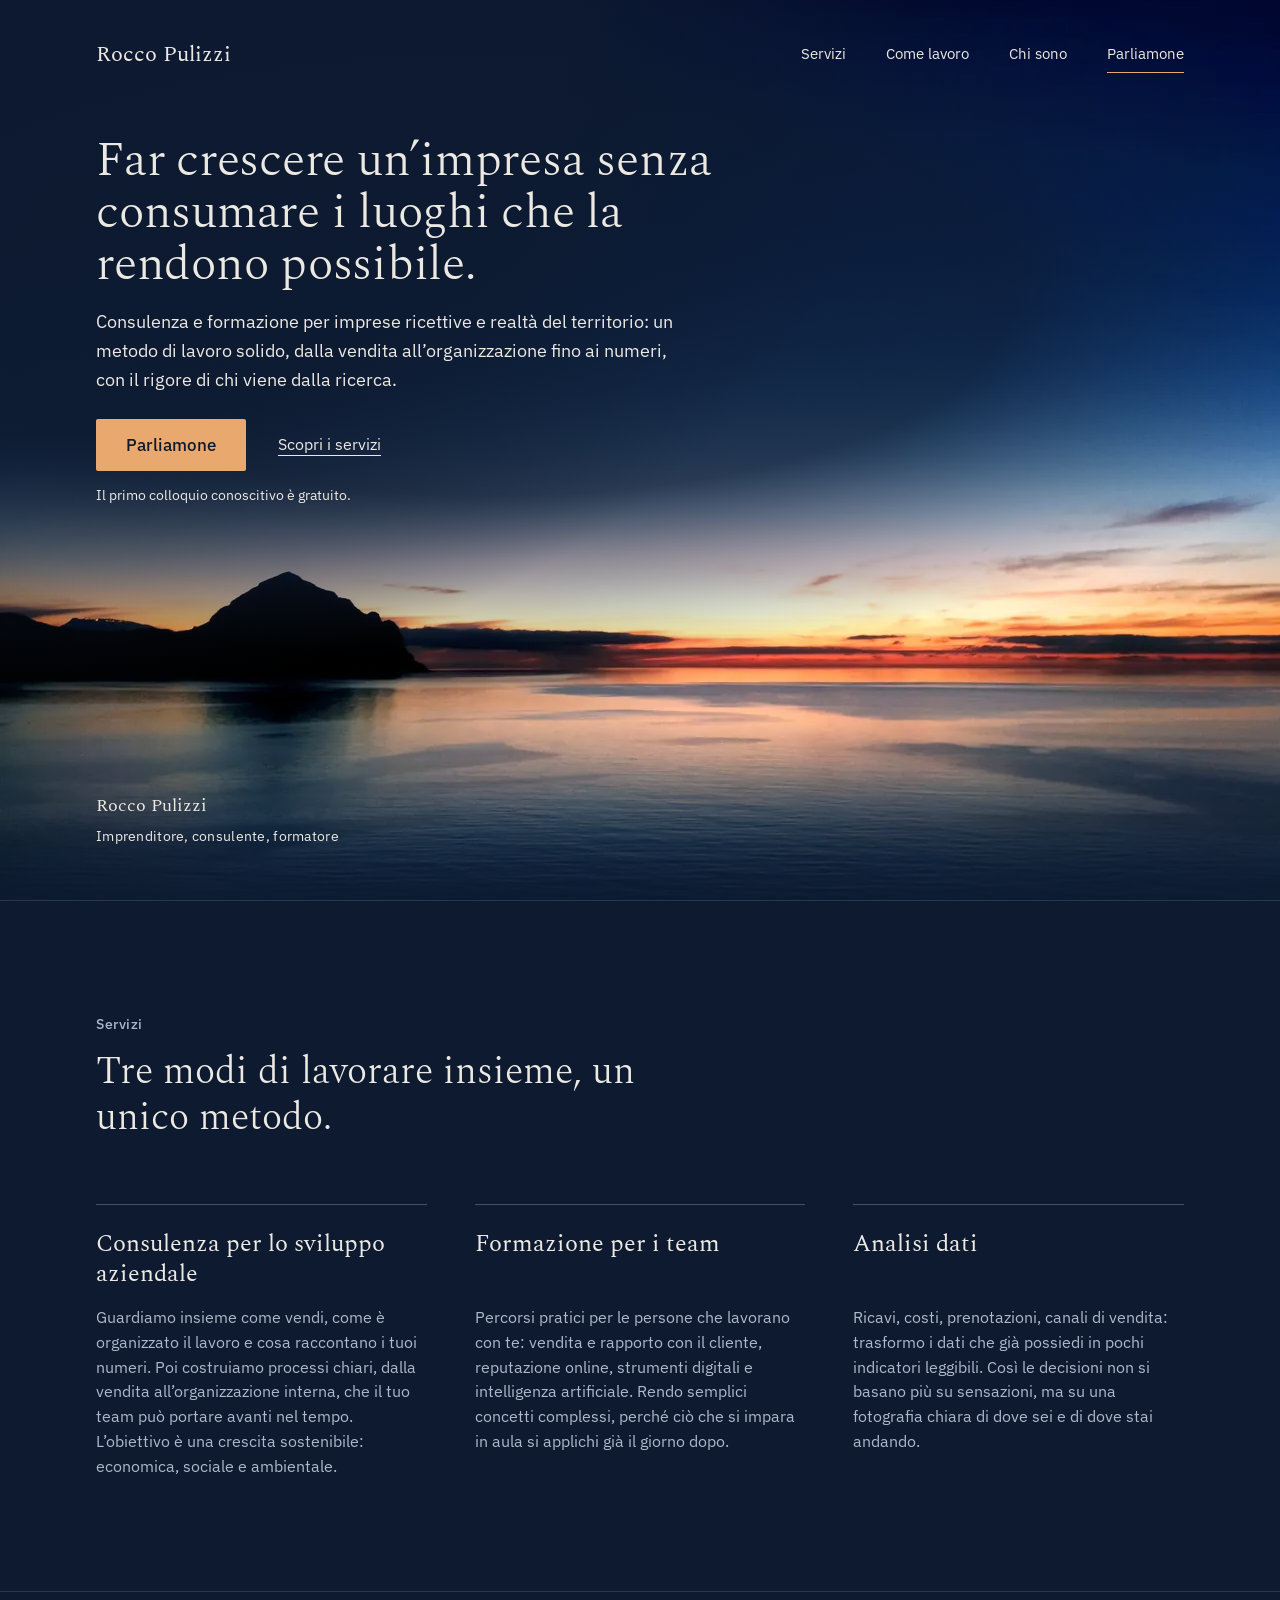
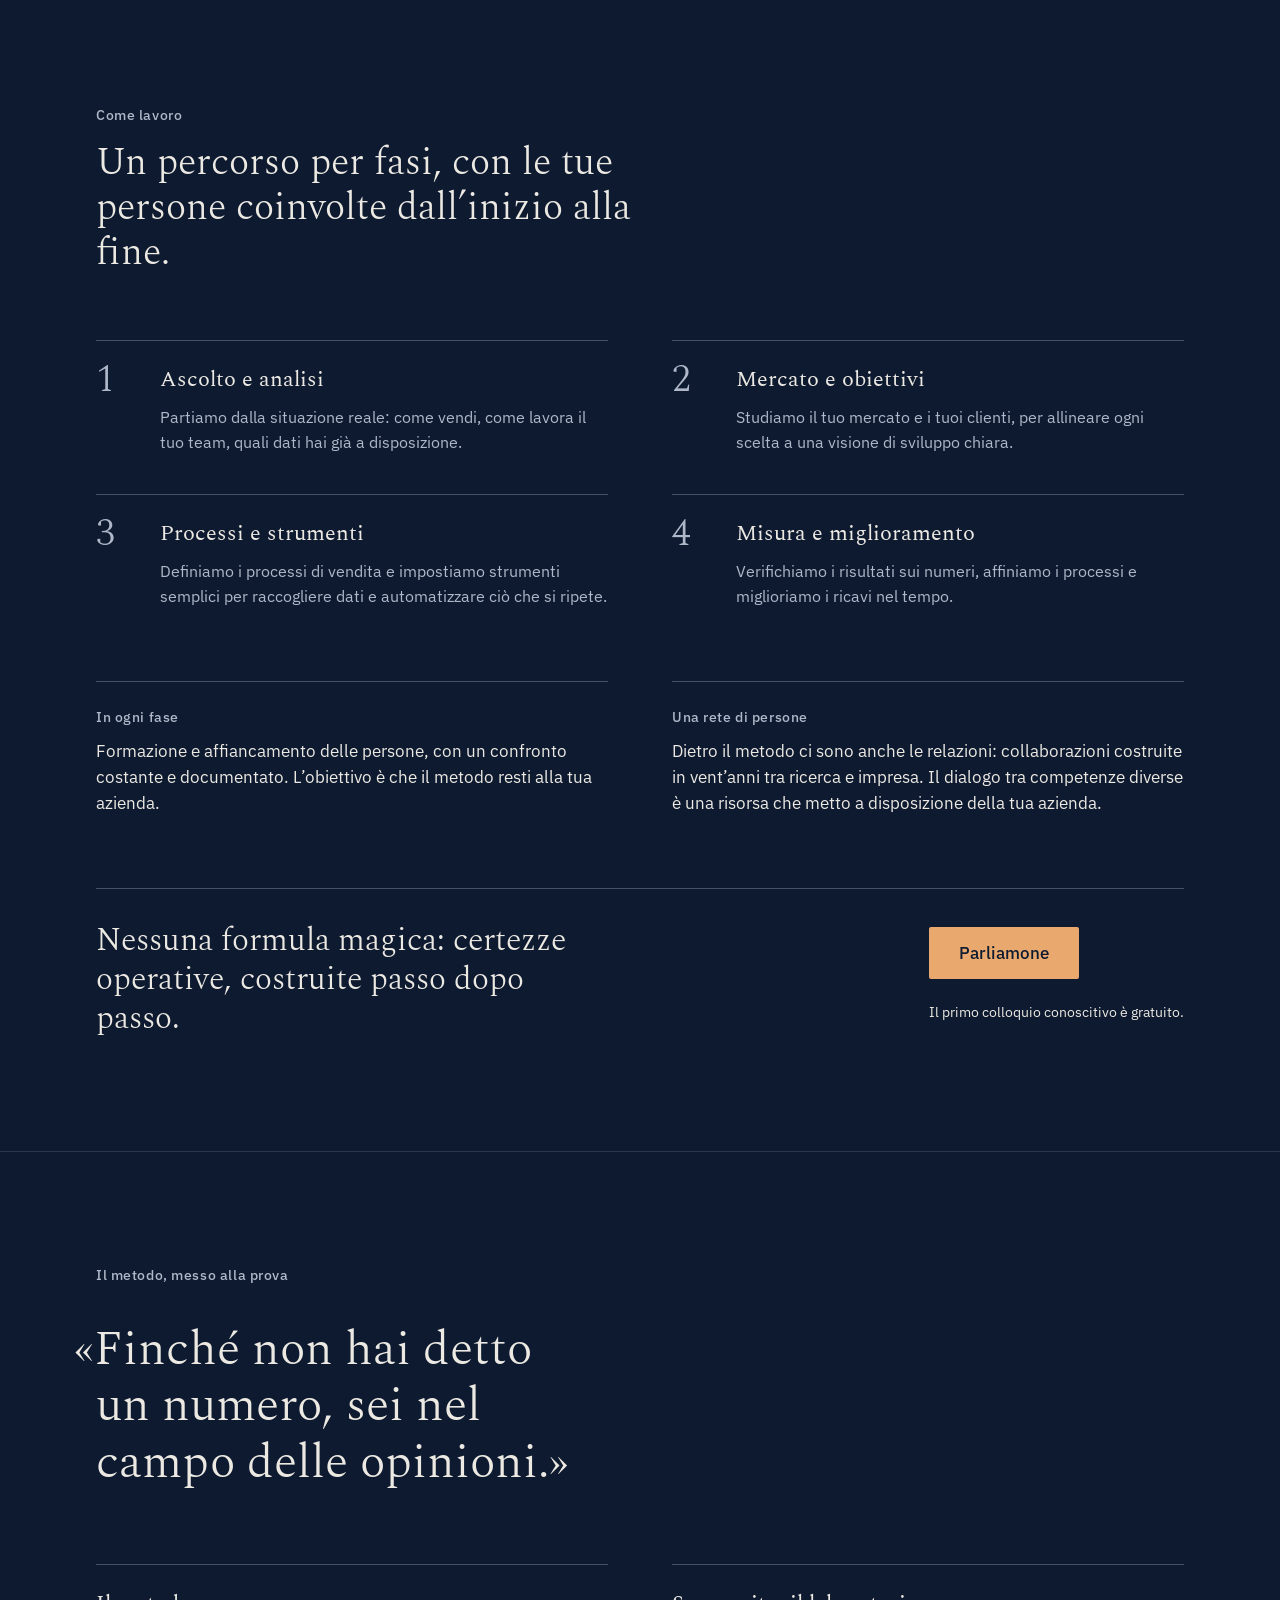
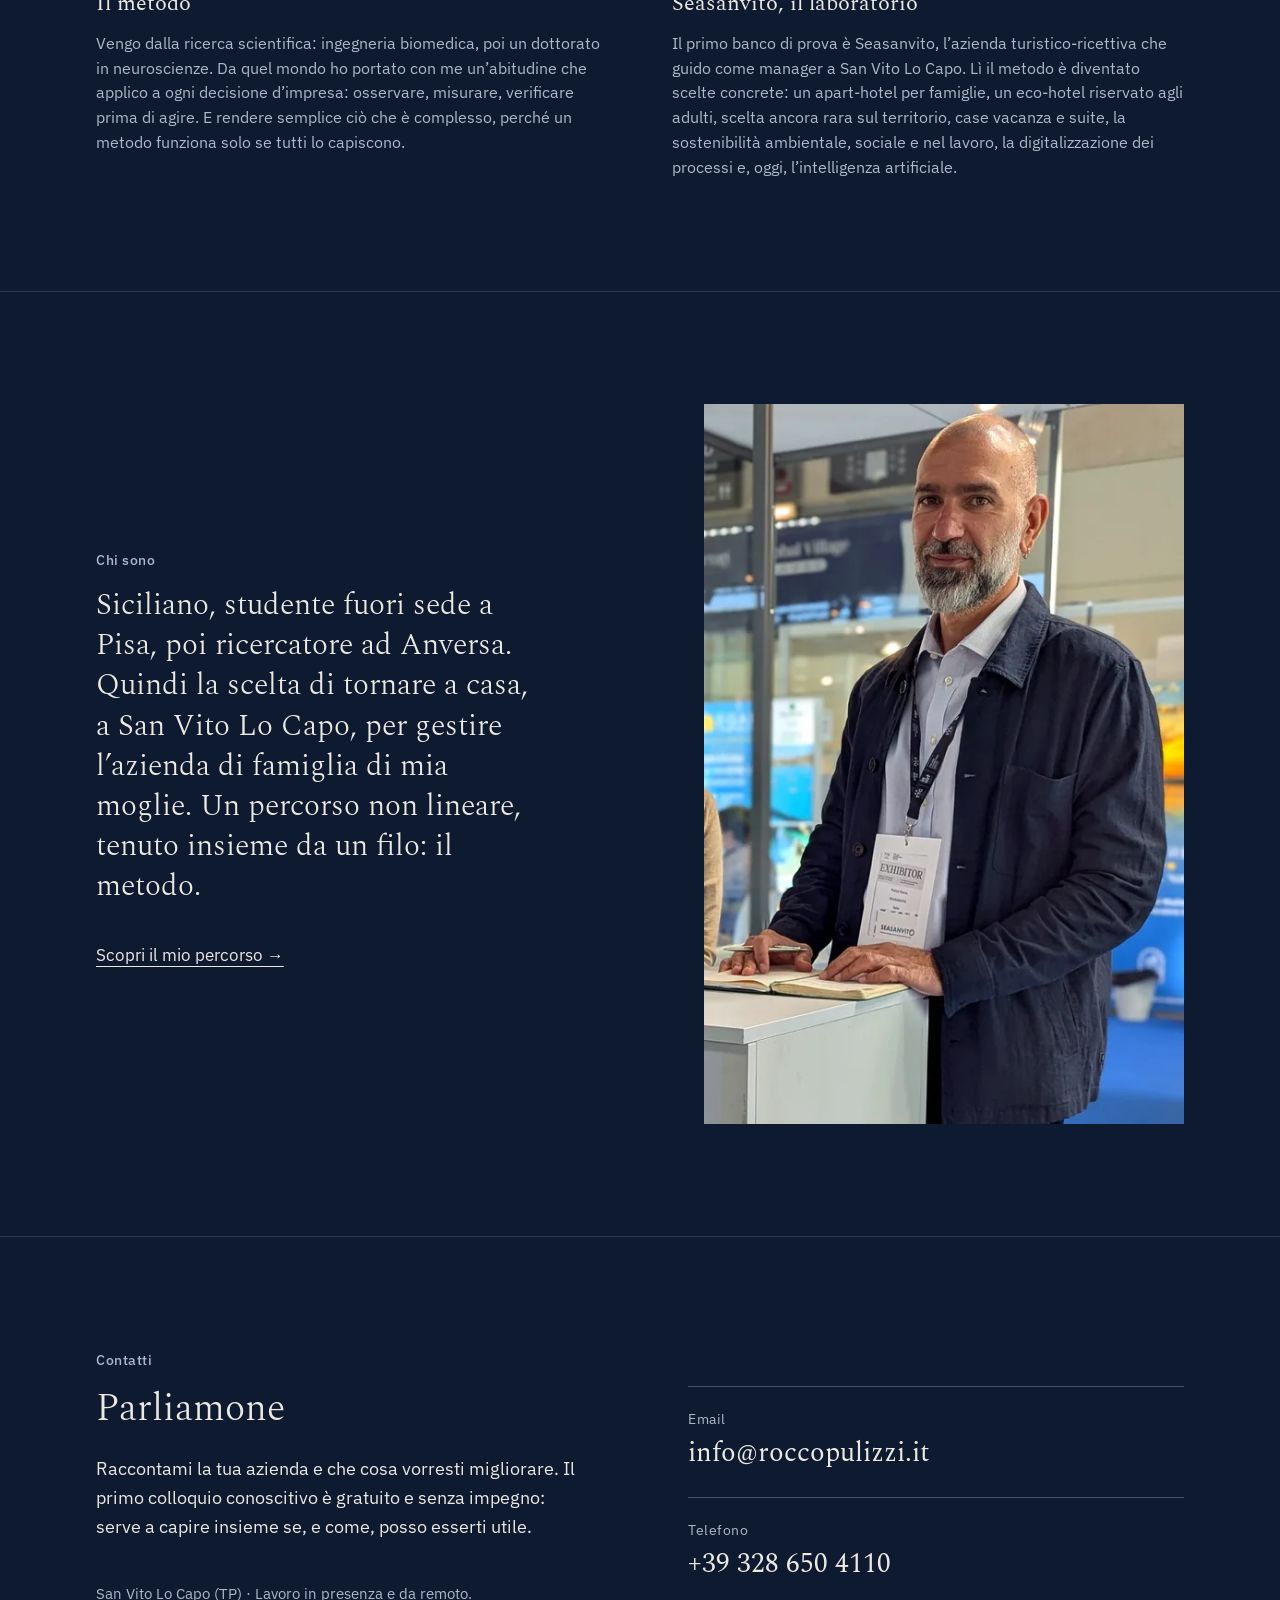
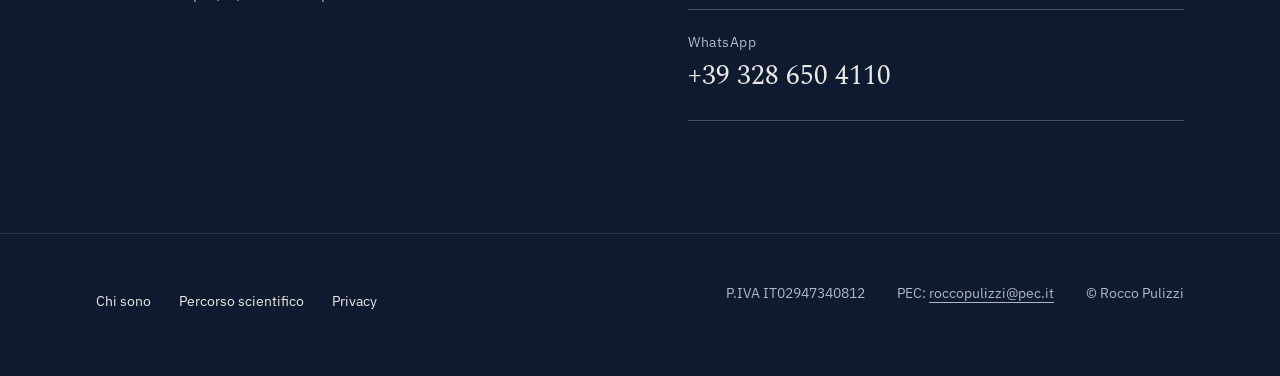
==== index.html @ 557f4b30 "Update index.html ho cambiato una parola" ====
<!doctype html>
<!--
  SITO DI ROCCO PULIZZI — pagina principale (home)
  Versione del codice: v0.9 (2026-10-10) — home completa: Apertura, Servizi, Come lavoro, Il metodo, Chi sono (anteprima), Contatti, Footer.

  COME MODIFICARE UN TESTO
  I testi si trovano tra i segni > e < (per esempio <h1 ...>Testo</h1>).
  Cambia solo le parole, senza toccare ciò che sta dentro i simboli < >.
  I testi approvati sono in 03-CONTENUTI.md: ogni modifica va prima decisa lì.
-->
<html lang="it">
<head>
  <meta charset="utf-8">
  <meta name="viewport" content="width=device-width, initial-scale=1">

  <!-- Titolo e descrizione mostrati da Google e nella scheda del browser -->
  <title>Rocco Pulizzi — Consulenza e formazione per imprese ricettive e del territorio</title>
  <meta name="description" content="Consulenza e formazione per imprese ricettive e realtà del territorio: un metodo di lavoro solido, dalla vendita all’organizzazione fino ai numeri, con il rigore di chi proviene dalla ricerca.">
  <link rel="canonical" href="https://roccopulizzi.it/">
  <meta name="theme-color" content="#0D1A30">

  <!-- I caratteri tipografici sono dentro il sito (nessun collegamento esterno): li carichiamo in anticipo -->
  <link rel="preload" href="fonts/spectral-latin-300-normal.woff2" as="font" type="font/woff2" crossorigin>
  <link rel="preload" href="fonts/ibm-plex-sans-latin-400-normal.woff2" as="font" type="font/woff2" crossorigin>

  <!-- Foglio di stile: colori, caratteri e impaginazione -->
  <link rel="stylesheet" href="css/style.css">

  <!-- Piccolo script per il menu su telefono (nessun tracciamento, nessun cookie) -->
  <script>document.documentElement.classList.add('js');</script>
  <script src="js/menu.js" defer></script>
</head>
<body>

  <!-- Collegamento nascosto, visibile solo con la tastiera: porta subito al contenuto -->
  <a class="salta" href="#contenuto">Vai al contenuto</a>

  <!-- ===================== TESTATA (nome + menu) ===================== -->
  <header class="testata">
    <a class="testata__nome" href="./">Rocco Pulizzi</a>

    <!-- Pulsante del menu: compare solo su telefono -->
    <button class="testata__menu-pulsante" type="button" aria-expanded="false" aria-controls="menu-principale">
      <span class="visually-hidden">Apri il menu</span>
      <span class="testata__menu-icona" aria-hidden="true"></span>
    </button>

    <nav id="menu-principale" class="menu" aria-label="Menu principale">
      <ul>
        <li><a href="#servizi">Servizi</a></li>
        <li><a href="#come-lavoro">Come lavoro</a></li>
        <li><a href="#chi-sono">Chi sono</a></li>
        <li><a class="menu__evidenza" href="#contatti">Parliamone</a></li>
      </ul>
    </nav>
  </header>

  <main id="contenuto">

    <!-- ===================== 1. APERTURA ===================== -->
    <section class="apertura" aria-labelledby="apertura-titolo">

      <div class="apertura__testo">
        <h1 id="apertura-titolo">Far crescere un’impresa senza consumare i luoghi che la rendono possibile.</h1>

        <p class="apertura__sottotitolo">Consulenza e formazione per imprese ricettive e realtà del territorio: un metodo di lavoro solido, dalla vendita all’organizzazione fino ai numeri, con il rigore di chi viene dalla ricerca.</p>

        <div class="apertura__azioni">
          <a class="pulsante" href="#contatti">Parliamone</a>
          <a class="link" href="#servizi">Scopri i servizi</a>
        </div>

        <p class="apertura__nota">Il primo colloquio conoscitivo è gratuito.</p>
      </div>

      <!-- Firma (due righe, senza puntini — decisione D55) -->
      <p class="firma">
        <span class="firma__nome">Rocco Pulizzi</span>
        <span class="firma__ruoli">Imprenditore, consulente, formatore</span>
      </p>

      <!-- Foto: il golfo al crepuscolo (foto di Rocco, ripulita dai metadati).
           Il browser sceglie da solo la dimensione più adatta allo schermo. -->
      <picture class="apertura__foto">
        <source type="image/webp"
                srcset="img/crepuscolo-800.webp 800w, img/crepuscolo-1280.webp 1280w, img/crepuscolo-1920.webp 1920w, img/crepuscolo-2400.webp 2400w"
                sizes="100vw">
        <img src="img/crepuscolo-1280.jpg"
             srcset="img/crepuscolo-800.jpg 800w, img/crepuscolo-1280.jpg 1280w, img/crepuscolo-1920.jpg 1920w, img/crepuscolo-2400.jpg 2400w"
             sizes="100vw"
             width="2400" height="1781"
             alt="Il golfo al crepuscolo, con il profilo del monte sull’orizzonte.">
      </picture>

      <!-- Velatura scura dietro il testo (solo su schermi grandi): garantisce la leggibilità -->
      <div class="apertura__velatura" aria-hidden="true"></div>
    </section>

    <!-- ===================== 2. SERVIZI ===================== -->
    <section id="servizi" class="sezione servizi" aria-labelledby="servizi-titolo">
      <div class="sezione__interno">
        <h2 id="servizi-titolo" class="sezione__etichetta">Servizi</h2>
        <p class="sezione__intro">Tre modi di lavorare insieme, un unico metodo.</p>

        <!-- Tre voci affiancate su schermi grandi, una sotto l'altra su telefono -->
        <ul class="servizi__elenco">
          <li class="servizi__voce">
            <h3>Consulenza per lo sviluppo aziendale</h3>
            <p>Guardiamo insieme come vendi, come è organizzato il lavoro e cosa raccontano i tuoi numeri. Poi costruiamo processi chiari, dalla vendita all’organizzazione interna, che il tuo team può portare avanti nel tempo. L’obiettivo è una crescita sostenibile: economica, sociale e ambientale.</p>
          </li>
          <li class="servizi__voce">
            <h3>Formazione per i team</h3>
            <p>Percorsi pratici per le persone che lavorano con te: vendita e rapporto con il cliente, reputazione online, strumenti digitali e intelligenza artificiale. Rendo semplici concetti complessi, perché ciò che si impara in aula si applichi già il giorno dopo.</p>
          </li>
          <li class="servizi__voce">
            <h3>Analisi dati</h3>
            <p>Ricavi, costi, prenotazioni, canali di vendita: trasformo i dati che già possiedi in pochi indicatori leggibili. Così le decisioni non si basano più su sensazioni, ma su una fotografia chiara di dove sei e di dove stai andando.</p>
          </li>
        </ul>
        <!-- Nessun pulsante in questa sezione (decisione D38) -->
      </div>
    </section>

    <!-- ===================== 3. COME LAVORO ===================== -->
    <section id="come-lavoro" class="sezione come-lavoro" aria-labelledby="come-lavoro-titolo">
      <div class="sezione__interno">
        <h2 id="come-lavoro-titolo" class="sezione__etichetta">Come lavoro</h2>
        <p class="sezione__intro">Un percorso per fasi, con le tue persone coinvolte dall’inizio alla fine.</p>

        <!-- Le quattro fasi: sono una sequenza, quindi hanno un numero -->
        <ol class="fasi">
          <li class="fase">
            <span class="fase__numero" aria-hidden="true">1</span>
            <h3>Ascolto e analisi</h3>
            <p>Partiamo dalla situazione reale: come vendi, come lavora il tuo team, quali dati hai già a disposizione.</p>
          </li>
          <li class="fase">
            <span class="fase__numero" aria-hidden="true">2</span>
            <h3>Mercato e obiettivi</h3>
            <p>Studiamo il tuo mercato e i tuoi clienti, per allineare ogni scelta a una visione di sviluppo chiara.</p>
          </li>
          <li class="fase">
            <span class="fase__numero" aria-hidden="true">3</span>
            <h3>Processi e strumenti</h3>
            <p>Definiamo i processi di vendita e impostiamo strumenti semplici per raccogliere dati e automatizzare ciò che si ripete.</p>
          </li>
          <li class="fase">
            <span class="fase__numero" aria-hidden="true">4</span>
            <h3>Misura e miglioramento</h3>
            <p>Verifichiamo i risultati sui numeri, affiniamo i processi e miglioriamo i ricavi nel tempo.</p>
          </li>
        </ol>

        <!-- Due blocchi trasversali: valgono per tutto il percorso -->
        <div class="trasversali">
          <div class="trasversale">
            <h3>In ogni fase</h3>
            <p>Formazione e affiancamento delle persone, con un confronto costante e documentato. L’obiettivo è che il metodo resti alla tua azienda.</p>
          </div>
          <div class="trasversale">
            <h3>Una rete di persone</h3>
            <p>Dietro il metodo ci sono anche le relazioni: collaborazioni costruite in vent’anni tra ricerca e impresa. Il dialogo tra competenze diverse è una risorsa che metto a disposizione della tua azienda.</p>
          </div>
        </div>

        <!-- Chiusura e invito -->
        <div class="chiusura">
          <p class="chiusura__frase">Nessuna formula magica: certezze operative, costruite passo dopo passo.</p>
          <div class="apertura__azioni">
            <a class="pulsante" href="#contatti">Parliamone</a>
          </div>
          <p class="apertura__nota">Il primo colloquio conoscitivo è gratuito.</p>
        </div>
      </div>
    </section>

    <!-- ===================== 4. IL METODO, MESSO ALLA PROVA ===================== -->
    <section id="metodo" class="sezione metodo" aria-labelledby="metodo-titolo">
      <div class="sezione__interno">
        <h2 id="metodo-titolo" class="sezione__etichetta">Il metodo, messo alla prova</h2>

        <!-- Citazione in evidenza: il mantra (decisione D30) -->
        <blockquote class="mantra">
          <p>«Finché non hai detto un numero, sei nel campo delle opinioni.»</p>
        </blockquote>

        <!-- Due paragrafi affiancati su schermi grandi -->
        <div class="metodo__colonne">
          <div class="metodo__blocco">
            <h3>Il metodo</h3>
            <p>Vengo dalla ricerca scientifica: ingegneria biomedica, poi un dottorato in neuroscienze. Da quel mondo ho portato con me un’abitudine che applico a ogni decisione d’impresa: osservare, misurare, verificare prima di agire. E rendere semplice ciò che è complesso, perché un metodo funziona solo se tutti lo capiscono.</p>
          </div>
          <div class="metodo__blocco">
            <h3>Seasanvito, il laboratorio</h3>
            <p>Il primo banco di prova è Seasanvito, l’azienda turistico-ricettiva che guido come manager a San Vito Lo Capo. Lì il metodo è diventato scelte concrete: un apart-hotel per famiglie, un eco-hotel riservato agli adulti, scelta ancora rara sul territorio, case vacanza e suite, la sostenibilità ambientale, sociale e nel lavoro, la digitalizzazione dei processi e, oggi, l’intelligenza artificiale.</p>
          </div>
        </div>
        <!-- Nessun pulsante e nessuna cifra in questa sezione (D32, D38) -->
      </div>
    </section>

    <!-- (5. Testimonianze: sezione prevista ma non pubblicata finché non ci sono
         testimonianze reali con consenso scritto — decisione D37) -->

    <!-- ===================== 6. CHI SONO (anteprima) ===================== -->
    <section id="chi-sono" class="sezione chi-sono" aria-labelledby="chi-sono-titolo">
      <div class="sezione__interno chi-sono__interno">

        <!-- Foto in fiera (foto di Rocco, ripulita dai metadati — D43, D52) -->
        <picture class="chi-sono__foto">
          <source type="image/webp"
                  srcset="img/fiera-520.webp 520w, img/fiera-780.webp 780w, img/fiera-1040.webp 1040w, img/fiera-1300.webp 1300w"
                  sizes="(min-width: 1100px) 480px, 100vw">
          <img src="img/fiera-780.jpg"
               srcset="img/fiera-520.jpg 520w, img/fiera-780.jpg 780w, img/fiera-1040.jpg 1040w, img/fiera-1300.jpg 1300w"
               sizes="(min-width: 1100px) 480px, 100vw"
               width="1300" height="1950"
               loading="lazy"
               alt="Rocco Pulizzi in fiera, al tavolo con un taccuino aperto.">
        </picture>

        <div class="chi-sono__testo">
          <h2 id="chi-sono-titolo" class="sezione__etichetta">Chi sono</h2>
          <p class="chi-sono__paragrafo">Siciliano, studente fuori sede a Pisa, poi ricercatore ad Anversa. Quindi la scelta di tornare a casa, a San Vito Lo Capo, per gestire l’azienda di famiglia di mia moglie. Un percorso non lineare, tenuto insieme da un filo: il metodo.</p>
          <!-- La pagina "chi-sono.html" verrà costruita dopo la home -->
          <a class="link chi-sono__link" href="chi-sono.html">Scopri il mio percorso →</a>
        </div>

      </div>
    </section>

    <!-- ===================== 7. CONTATTI ===================== -->
    <section id="contatti" class="sezione contatti" aria-labelledby="contatti-titolo">
      <div class="sezione__interno">
        <h2 id="contatti-titolo" class="sezione__etichetta">Contatti</h2>
        <div class="contatti__testo-blocco">
          <p class="sezione__intro">Parliamone</p>
          <p class="contatti__testo">Raccontami la tua azienda e che cosa vorresti migliorare. Il primo colloquio conoscitivo è gratuito e senza impegno: serve a capire insieme se, e come, posso esserti utile.</p>
          <p class="contatti__riga">San Vito Lo Capo (TP) · Lavoro in presenza e da remoto.</p>
        </div>

        <!-- Recapiti: link diretti, nessun modulo (decisione D8). La PEC è solo nel footer. -->
        <ul class="recapiti">
          <li class="recapito">
            <span class="recapito__etichetta">Email</span>
            <a class="recapito__link" href="mailto:info@roccopulizzi.it">info@roccopulizzi.it</a>
          </li>
          <li class="recapito">
            <span class="recapito__etichetta">Telefono</span>
            <a class="recapito__link" href="tel:+393286504110">+39 328 650 4110</a>
          </li>
          <li class="recapito">
            <span class="recapito__etichetta">WhatsApp</span>
            <a class="recapito__link" href="https://wa.me/393286504110">+39 328 650 4110</a>
          </li>
        </ul>
      </div>
    </section>

  </main>

  <!-- ===================== FOOTER (tutte le pagine) ===================== -->
  <footer class="footer">
    <div class="sezione__interno footer__interno">
      <nav class="footer__menu" aria-label="Pagine del sito">
        <ul>
          <li><a href="chi-sono.html">Chi sono</a></li>
          <li><a href="percorso-scientifico.html">Percorso scientifico</a></li>
          <li><a href="privacy.html">Privacy</a></li>
        </ul>
      </nav>
      <!-- Dati obbligatori: partita IVA (art. 35 DPR 633/72) e PEC. Nessuna sede (decisione D45). -->
      <p class="footer__dati">
        <span>P.IVA IT02947340812</span>
        <span>PEC: <a href="mailto:roccopulizzi@pec.it">roccopulizzi@pec.it</a></span>
        <span>© Rocco Pulizzi</span>
      </p>
    </div>
  </footer>

</body>
</html>
---- css/style.css ----
/* =====================================================================
   SITO DI ROCCO PULIZZI — foglio di stile
   Versione del codice: v0.9.1 (2026-10-10)

   Identità visiva "A · Crepuscolo" (decisione D53).
   Impostazione "prima il telefono": le regole di base valgono per
   lo schermo piccolo; più in basso ci sono le aggiunte per schermi grandi.
   ===================================================================== */


/* ---------- 1. CARATTERI (ospitati dentro il sito, decisione D12) ---------- */

@font-face {
  font-family: "Spectral";
  src: url("../fonts/spectral-latin-300-normal.woff2") format("woff2");
  font-weight: 300;
  font-style: normal;
  font-display: swap;
}
@font-face {
  font-family: "Spectral";
  src: url("../fonts/spectral-latin-400-normal.woff2") format("woff2");
  font-weight: 400;
  font-style: normal;
  font-display: swap;
}
@font-face {
  font-family: "IBM Plex Sans";
  src: url("../fonts/ibm-plex-sans-latin-400-normal.woff2") format("woff2");
  font-weight: 400;
  font-style: normal;
  font-display: swap;
}
@font-face {
  font-family: "IBM Plex Sans";
  src: url("../fonts/ibm-plex-sans-latin-400-italic.woff2") format("woff2");
  font-weight: 400;
  font-style: italic;
  font-display: swap;
}
@font-face {
  font-family: "IBM Plex Sans";
  src: url("../fonts/ibm-plex-sans-latin-500-normal.woff2") format("woff2");
  font-weight: 500;
  font-style: normal;
  font-display: swap;
}


/* ---------- 2. COLORI E MISURE (cambiandoli qui, cambiano in tutto il sito) ---------- */

:root {
  --blu-notte: #0D1A30;        /* fondo */
  --calcare: #ECE9E3;          /* testo principale */
  --foschia: #AEB8C8;          /* testo secondario, solo su fondo pieno */
  --tramonto: #E9A86E;         /* solo per le azioni (pulsanti) */

  --font-titoli: "Spectral", Georgia, "Times New Roman", serif;
  --font-testo: "IBM Plex Sans", "Helvetica Neue", Arial, sans-serif;

  --margine: 24px;             /* margine laterale su telefono */
}


/* ---------- 3. BASE ---------- */

*,
*::before,
*::after { box-sizing: border-box; }

html { -webkit-text-size-adjust: 100%; }

body {
  margin: 0;
  background: var(--blu-notte);
  color: var(--calcare);
  font-family: var(--font-testo);
  font-size: 1rem;
  line-height: 1.55;
  -webkit-font-smoothing: antialiased;
}

img { display: block; max-width: 100%; height: auto; }

a { color: var(--calcare); }

/* Contorno ben visibile per chi naviga con la tastiera */
:focus-visible {
  outline: 2px solid var(--tramonto);
  outline-offset: 3px;
}

/* Testo letto solo dai lettori di schermo */
.visually-hidden {
  position: absolute !important;
  width: 1px; height: 1px;
  overflow: hidden;
  clip: rect(0 0 0 0);
  white-space: nowrap;
}

/* Collegamento "Vai al contenuto": appare solo con la tastiera */
.salta {
  position: absolute;
  left: var(--margine);
  top: -100px;
  z-index: 100;
  padding: 10px 16px;
  background: var(--calcare);
  color: var(--blu-notte);
}
.salta:focus { top: 12px; }


/* ---------- 4. TESTATA E MENU (telefono) ---------- */

.testata {
  position: relative;
  z-index: 10;
  display: flex;
  flex-wrap: wrap;
  align-items: center;
  justify-content: space-between;
  padding: 16px var(--margine);
}

.testata__nome {
  font-family: var(--font-titoli);
  font-weight: 400;
  font-size: 1.2rem;
  text-decoration: none;
}

/* Pulsante del menu (due linee) */
.testata__menu-pulsante {
  display: none;               /* compare solo se lo script è attivo */
  position: relative;
  width: 44px;
  height: 44px;
  padding: 0;
  border: 0;
  background: none;
  color: var(--calcare);
  cursor: pointer;
}
.testata__menu-icona::before,
.testata__menu-icona::after {
  content: "";
  position: absolute;
  right: 11px;
  width: 22px;
  height: 1.5px;
  background: currentColor;
}
.testata__menu-icona::before { top: 18px; }
.testata__menu-icona::after { top: 25px; }

.menu ul {
  display: flex;
  flex-wrap: wrap;
  gap: 4px 24px;
  margin: 0;
  padding: 8px 0 0;
  list-style: none;
}
.menu a {
  display: inline-block;
  padding: 10px 0;
  font-size: 0.95rem;
  text-decoration: none;
}
.menu__evidenza {
  border-bottom: 1px solid var(--tramonto);
}

/* Con lo script attivo il menu si apre e chiude con il pulsante */
.js .testata__menu-pulsante { display: block; }
.js .menu { display: none; width: 100%; }
.js .menu.is-aperto { display: block; }
.js .menu ul { flex-direction: column; gap: 0; padding: 12px 0 8px; }
.js .menu a { font-size: 1.05rem; padding: 12px 0; }


/* ---------- 5. APERTURA (telefono) ---------- */

.apertura {
  position: relative;
  display: flex;
  flex-direction: column;
  min-height: calc(100svh - 76px);  /* riempie lo schermo sotto la testata */
}

.apertura__testo {
  padding: 16px var(--margine) 0;
  max-width: 40rem;
}

.apertura h1 {
  margin: 0;
  font-family: var(--font-titoli);
  font-weight: 300;
  font-size: clamp(2rem, 8.6vw, 2.6rem);
  line-height: 1.12;
  letter-spacing: -0.005em;
}

.apertura__sottotitolo {
  margin: 18px 0 0;
  color: var(--foschia);
  font-size: 1rem;
}

.apertura__azioni {
  display: flex;
  flex-wrap: wrap;
  align-items: center;
  gap: 16px 28px;
  margin-top: 26px;
}

/* Pulsante principale "Parliamone" */
.pulsante {
  display: inline-flex;
  align-items: center;
  justify-content: center;
  min-height: 52px;
  padding: 0 30px;
  border-radius: 2px;
  background: var(--tramonto);
  color: var(--blu-notte);
  font-weight: 500;
  font-size: 1.05rem;
  text-decoration: none;
}
.pulsante:hover { background: #F0B784; }

/* Link secondario "Scopri i servizi" */
.link {
  padding: 12px 0;
  text-underline-offset: 5px;
}
.link:hover { color: var(--tramonto); }

.apertura__nota {
  margin: 12px 0 0;
  color: var(--foschia);
  font-size: 0.85rem;
}

/* Firma su due righe */
.firma {
  display: flex;
  flex-direction: column;
  gap: 2px;
  margin: 28px var(--margine) 0;
}
.firma__nome {
  font-family: var(--font-titoli);
  font-size: 1.05rem;
}
.firma__ruoli {
  color: var(--foschia);
  font-size: 0.85rem;
  letter-spacing: 0.02em;
}

/* Foto: su telefono è una fascia in fondo all'apertura */
.apertura__foto {
  margin-top: auto;
  padding-top: 32px;
}
.apertura__foto img {
  width: 100%;
  height: 220px;
  object-fit: cover;
  object-position: 18% 66%;    /* inquadra il monte e l'orizzonte */
}

.apertura__velatura { display: none; }


/* ---------- 5b. SEZIONI DI CONTENUTO (telefono) ---------- */

/* Impostazione comune a tutte le sezioni dopo l'apertura */
.sezione {
  padding: 64px 0;
  border-top: 1px solid rgba(174, 184, 200, 0.18);   /* filo sottile di separazione */
}
/* Il contenuto parte dallo stesso margine sinistro dell'apertura,
   così tutta la pagina resta allineata; oltre una certa larghezza
   non si allarga più, per non avere righe troppo lunghe. */
.sezione__interno {
  max-width: calc(72rem + 2 * var(--margine));
  padding: 0 var(--margine);
}

/* Titolo della sezione: piccolo, serve da orientamento */
.sezione__etichetta {
  margin: 0;
  font-family: var(--font-testo);
  font-weight: 500;
  font-size: 0.9rem;
  letter-spacing: 0.04em;
  color: var(--foschia);
}

/* Frase di introduzione: è il vero titolo visivo della sezione */
.sezione__intro {
  margin: 14px 0 0;
  max-width: 30ch;
  font-family: var(--font-titoli);
  font-weight: 300;
  font-size: clamp(1.75rem, 6.4vw, 2.1rem);
  line-height: 1.18;
}

/* Elenco dei servizi */
.servizi__elenco {
  display: flex;
  flex-direction: column;
  gap: 36px;
  margin: 44px 0 0;
  padding: 0;
  list-style: none;
}
.servizi__voce {
  padding-top: 20px;
  border-top: 1px solid rgba(174, 184, 200, 0.35);
}
.servizi__voce h3 {
  margin: 0;
  font-family: var(--font-titoli);
  font-weight: 400;
  font-size: 1.4rem;
  line-height: 1.25;
}
.servizi__voce p {
  margin: 12px 0 0;
  max-width: 38rem;
  color: var(--foschia);
}


/* Come lavoro: le quattro fasi */
.fasi {
  display: flex;
  flex-direction: column;
  gap: 32px;
  margin: 44px 0 0;
  padding: 0;
  list-style: none;
  counter-reset: fase;
}
.fase {
  position: relative;
  padding: 20px 0 0 56px;
  border-top: 1px solid rgba(174, 184, 200, 0.35);
}
/* Il numero della fase, nel carattere dei titoli */
.fase__numero {
  position: absolute;
  left: 0;
  top: 16px;
  font-family: var(--font-titoli);
  font-weight: 300;
  font-size: 2rem;
  line-height: 1;
  color: var(--foschia);
}
.fase h3 {
  margin: 0;
  font-family: var(--font-titoli);
  font-weight: 400;
  font-size: 1.3rem;
  line-height: 1.25;
}
.fase p {
  margin: 10px 0 0;
  max-width: 34rem;
  color: var(--foschia);
}

/* Blocchi trasversali ("In ogni fase", "Una rete di persone") */
.trasversali {
  display: flex;
  flex-direction: column;
  gap: 32px;
  margin-top: 56px;
}
.trasversale {
  padding-top: 20px;
  border-top: 1px solid rgba(174, 184, 200, 0.35);
}
.trasversale h3 {
  margin: 0;
  font-family: var(--font-testo);
  font-weight: 500;
  font-size: 0.9rem;
  letter-spacing: 0.04em;
  color: var(--foschia);
}
.trasversale p {
  margin: 10px 0 0;
  max-width: 34rem;
  font-size: 1.05rem;
  line-height: 1.55;
}

/* Chiusura della sezione con l'invito */
.chiusura {
  margin-top: 56px;
  padding-top: 28px;
  border-top: 1px solid rgba(174, 184, 200, 0.35);
}
.chiusura__frase {
  margin: 0 0 8px;
  max-width: 30ch;
  font-family: var(--font-titoli);
  font-weight: 300;
  font-size: clamp(1.5rem, 5.6vw, 1.9rem);
  line-height: 1.22;
}


/* Il metodo, messo alla prova: il mantra in grande */
.mantra {
  margin: 28px 0 0;
  padding: 0;
}
.mantra p {
  margin: 0;
  max-width: 22ch;
  font-family: var(--font-titoli);
  font-weight: 300;
  font-size: clamp(1.9rem, 7.2vw, 2.4rem);
  line-height: 1.18;
  text-indent: -0.45em;          /* la virgoletta sporge: la prima lettera resta allineata */
}

.metodo__colonne {
  display: flex;
  flex-direction: column;
  gap: 32px;
  margin-top: 48px;
}
.metodo__blocco {
  padding-top: 20px;
  border-top: 1px solid rgba(174, 184, 200, 0.35);
}
.metodo__blocco h3 {
  margin: 0;
  font-family: var(--font-titoli);
  font-weight: 400;
  font-size: 1.3rem;
  line-height: 1.25;
}
.metodo__blocco p {
  margin: 12px 0 0;
  max-width: 36rem;
  color: var(--foschia);
}


/* Chi sono (anteprima): foto e testo */
.chi-sono__interno {
  display: flex;
  flex-direction: column;
  gap: 28px;
}
.chi-sono__foto img {
  width: 100%;
  max-width: 420px;
  height: auto;                  /* foto intera, senza ritagli: si vede anche il taccuino */
}
.chi-sono__paragrafo {
  margin: 14px 0 0;
  max-width: 34rem;
  font-family: var(--font-titoli);
  font-weight: 300;
  font-size: clamp(1.35rem, 5vw, 1.6rem);
  line-height: 1.35;
}
.chi-sono__link {
  display: inline-block;
  margin-top: 18px;
}


/* Contatti */
.contatti__testo {
  margin: 20px 0 0;
  max-width: 34rem;
  font-size: 1.05rem;
  line-height: 1.6;
}
.recapiti {
  display: flex;
  flex-direction: column;
  margin: 36px 0 0;
  padding: 0;
  list-style: none;
  border-top: 1px solid rgba(174, 184, 200, 0.35);
}
.recapito {
  display: flex;
  flex-direction: column;
  gap: 2px;
  padding: 18px 0;
  border-bottom: 1px solid rgba(174, 184, 200, 0.35);
}
.recapito__etichetta {
  font-size: 0.85rem;
  letter-spacing: 0.04em;
  color: var(--foschia);
}
.recapito__link {
  display: inline-block;
  padding: 4px 0;                /* area di tocco comoda */
  font-family: var(--font-titoli);
  font-size: 1.45rem;
  line-height: 1.3;
  text-decoration: none;
  overflow-wrap: anywhere;       /* l'indirizzo email va a capo se serve */
}
.recapito__link:hover { color: var(--tramonto); text-decoration: underline; text-underline-offset: 5px; }
.contatti__riga {
  margin: 28px 0 0;
  font-size: 0.95rem;
  color: var(--foschia);
}

/* Footer */
.footer {
  padding: 40px 0 48px;
  border-top: 1px solid rgba(174, 184, 200, 0.18);
  font-size: 0.9rem;
  color: var(--foschia);
}
.footer__interno {
  display: flex;
  flex-direction: column;
  gap: 24px;
}
.footer__menu ul {
  display: flex;
  flex-wrap: wrap;
  gap: 4px 28px;
  margin: 0;
  padding: 0;
  list-style: none;
}
.footer__menu a {
  display: inline-block;
  padding: 8px 0;
  color: var(--calcare);
  text-decoration: none;
}
.footer__menu a:hover { text-decoration: underline; text-underline-offset: 5px; }
.footer__dati {
  display: flex;
  flex-direction: column;
  gap: 6px;
  margin: 0;
}
.footer__dati a { color: var(--foschia); text-underline-offset: 4px; }
.footer__dati a:hover { color: var(--calcare); }


/* ---------- 5c. PAGINE SECONDARIE (Chi sono, Percorso scientifico, Privacy) ---------- */

.sezione--prima { border-top: 0; padding-top: 24px; }

.pagina__titolo {
  margin: 0;
  font-family: var(--font-titoli);
  font-weight: 300;
  font-size: clamp(2.4rem, 9vw, 3rem);
  line-height: 1.08;
}
.pagina__intro {
  margin: 24px 0 0;
  max-width: 36rem;
  font-family: var(--font-titoli);
  font-weight: 300;
  font-size: clamp(1.25rem, 4.6vw, 1.45rem);
  line-height: 1.4;
}
.pagina__paragrafo {
  margin: 18px 0 0;
  max-width: 36rem;
  font-size: 1.05rem;
  line-height: 1.6;
}

/* Linea del tempo */
.tappe {
  margin: 28px 0 0;
  padding: 0;
  list-style: none;
  border-top: 1px solid rgba(174, 184, 200, 0.35);
}
.tappa {
  display: flex;
  flex-direction: column;
  gap: 4px;
  padding: 16px 0;
  border-bottom: 1px solid rgba(174, 184, 200, 0.35);
}
.tappa__anno {
  font-family: var(--font-titoli);
  font-size: 1.25rem;
  line-height: 1.2;
}
.tappa__testo { max-width: 36rem; color: var(--foschia); }
.tappa__link { display: inline-block; margin-top: 6px; padding: 6px 0; color: var(--calcare); font-size: 0.95rem; }

/* Il mio modo di lavorare (elenco titolo + descrizione) */
.qualita {
  margin: 28px 0 0;
  border-top: 1px solid rgba(174, 184, 200, 0.35);
}
.qualita__voce {
  padding: 18px 0;
  border-bottom: 1px solid rgba(174, 184, 200, 0.35);
}
.qualita dt {
  font-family: var(--font-titoli);
  font-size: 1.3rem;
  line-height: 1.25;
}
.qualita dd {
  margin: 8px 0 0;
  max-width: 36rem;
  color: var(--foschia);
}

/* Chi sono: introduzione con la foto agli specchi */
.intro-foto { display: flex; flex-direction: column; gap: 28px; }
.intro-foto__foto { order: -1; }                 /* su telefono la foto sta sopra il titolo */
.intro-foto__foto img { width: 100%; max-width: 520px; height: auto; }

/* Oltre il lavoro: foto */
.oltre__interno { display: flex; flex-direction: column; gap: 28px; }
.oltre__foto img { width: 100%; max-width: 520px; height: auto; }

.chiusura--pagina { margin-top: 0; padding-top: 0; border-top: 0; }

/* Percorso scientifico: illustrazione del neurone accanto all'introduzione */
.intro-neurone { display: flex; flex-direction: column; gap: 8px; }
.intro-neurone__figura {
  width: auto;
  height: 420px;                  /* su telefono: sotto il testo, più piccola */
  margin: 8px 0 0;
  opacity: 0.95;
}

/* Percorso scientifico: pubblicazioni */
.pubblicazioni__gruppo {
  margin: 28px 0 0;
  font-family: var(--font-titoli);
  font-weight: 400;
  font-size: 1.3rem;
  line-height: 1.25;
}
.pubblicazioni {
  margin: 12px 0 0;
  padding: 0;
  list-style: none;
  border-top: 1px solid rgba(174, 184, 200, 0.35);
}
.pubblicazioni li {
  padding: 14px 0;
  max-width: 44rem;
  border-bottom: 1px solid rgba(174, 184, 200, 0.35);
  color: var(--foschia);
  font-size: 0.95rem;
  line-height: 1.55;
  overflow-wrap: anywhere;       /* i DOI lunghi vanno a capo senza sbordare */
}
.pubblicazioni em { color: var(--calcare); font-style: italic; }
.pubblicazioni strong { font-weight: 500; color: var(--calcare); }
.pubblicazioni a { color: var(--calcare); text-underline-offset: 4px; }
.pubblicazioni a:hover { color: var(--tramonto); }

/* Chiusura con due link (Percorso scientifico) */
.chiusura-link {
  display: flex;
  flex-wrap: wrap;
  align-items: center;
  gap: 16px 32px;
}

/* Privacy */
.privacy__data { margin: 16px 0 0; color: var(--foschia); font-size: 0.95rem; }
.privacy h2 {
  margin: 32px 0 0;
  font-family: var(--font-titoli);
  font-weight: 400;
  font-size: 1.35rem;
  line-height: 1.25;
}
.privacy h2:first-child { margin-top: 0; }
.privacy p { margin: 10px 0 0; max-width: 40rem; line-height: 1.6; color: var(--foschia); }
.privacy a { color: var(--calcare); text-underline-offset: 4px; overflow-wrap: anywhere; }
.privacy a:hover { color: var(--tramonto); }


/* ---------- 6. SCHERMI GRANDI (da 1100 px di larghezza) ---------- */

@media (min-width: 1100px) {

  :root { --margine: 96px; }

  /* La testata si appoggia sopra la foto */
  .testata {
    position: absolute;
    top: 0; left: 0; right: 0;
    padding: 36px var(--margine);
    flex-wrap: nowrap;
  }
  .testata__nome { font-size: 1.4rem; }
  .js .testata__menu-pulsante { display: none; }
  .js .menu, .menu { display: block; width: auto; }
  .js .menu ul, .menu ul { flex-direction: row; gap: 40px; padding: 0; }
  .js .menu a, .menu a { font-size: 0.95rem; padding: 6px 0; }

  /* L'apertura occupa tutto lo schermo; la foto fa da sfondo */
  .apertura {
    min-height: 100vh;
    min-height: 100svh;
    overflow: hidden;
  }

  .apertura__foto {
    position: absolute;
    inset: 0;
    z-index: 0;
    margin: 0;
    padding: 0;
  }
  .apertura__foto img {
    width: 100%;
    height: 100%;
    object-fit: cover;
    object-position: center 30%;  /* orizzonte a circa il 70% dell’altezza dello schermo */
  }

  /* Velatura: scura in alto a sinistra (dietro il testo), sfuma verso
     destra e verso il basso; leggera ombra sul bordo inferiore (firma). */
  .apertura__velatura {
    display: block;
    position: absolute;
    inset: 0;
    z-index: 1;
    background:
      radial-gradient(ellipse 72% 78% at 0% 0%,
        rgba(13, 26, 48, 0.94) 0%,
        rgba(13, 26, 48, 0.90) 62%,
        rgba(13, 26, 48, 0) 100%),
      linear-gradient(to top,
        rgba(13, 26, 48, 0.90) 0%,
        rgba(13, 26, 48, 0) 20%);
  }

  .apertura__testo,
  .firma {
    position: relative;
    z-index: 2;
  }

  /* Seconda velatura, "attaccata" al blocco di testo: lo segue su ogni
     schermo, così il testo resta leggibile anche dove il cielo è chiaro,
     e sfuma prima di raggiungere il monte e l'orizzonte. */
  .apertura__testo::before {
    content: "";
    position: absolute;
    z-index: -1;
    top: -60px;
    right: -160px;
    bottom: -150px;
    left: 0;
    background: radial-gradient(ellipse 66% 50% at 34% 50%,
      rgba(13, 26, 48, 0.88) 0%,
      rgba(13, 26, 48, 0.80) 55%,
      rgba(13, 26, 48, 0) 100%);
    pointer-events: none;
  }
  .apertura__testo > * { position: relative; }

  .apertura__testo {
    max-width: none;
    padding: clamp(112px, 15vh, 136px) var(--margine) 0;
  }
  /* Il titolo si adatta sia alla larghezza sia all'altezza dello schermo,
     così il testo resta sempre nella parte scura del cielo */
  .apertura h1 {
    max-width: 44rem;
    font-size: clamp(2.5rem, min(3.75vw, 6.2vh), 3.4rem);
    line-height: 1.08;
  }
  .apertura__sottotitolo { max-width: 37.5rem; margin-top: 18px; font-size: 1.125rem; line-height: 1.6; }
  .apertura__azioni { margin-top: 24px; gap: 32px; }
  .link { font-size: 1rem; }

  /* Sopra la foto i testi secondari sono color calcare (leggibilità, E6) */
  .apertura__sottotitolo,
  .apertura__nota,
  .firma__ruoli { color: var(--calcare); }
  .apertura__nota { margin-top: 14px; font-size: 0.875rem; }

  .firma {
    position: absolute;
    left: var(--margine);
    bottom: 52px;
    margin: 0;
    gap: 6px;
  }
  .firma__nome { font-size: 1.125rem; }
  .firma__ruoli { font-size: 0.875rem; }
}


/* ---------- 6b. SEZIONI DI CONTENUTO (schermi grandi) ---------- */

@media (min-width: 1100px) {
  .sezione { padding: 112px 0; }
  .sezione__intro { font-size: 2.4rem; }
}

/* Le tre colonne solo da 1280 px: sotto, le righe sarebbero troppo corte */
@media (min-width: 1280px) {
  /* I tre servizi affiancati, in colonne uguali */
  .servizi__elenco {
    display: grid;
    grid-template-columns: repeat(3, minmax(0, 1fr));
    gap: 48px;
    margin-top: 64px;
  }
  .servizi__voce { padding-top: 24px; }
  .servizi__voce h3 { font-size: 1.5rem; min-height: 2.5em; }  /* titoli allineati anche se su due righe */
  .servizi__voce p { margin-top: 16px; }
}

/* Schermi medi (tablet, portatili piccoli): i tre servizi restano
   uno sotto l'altro, con righe di lunghezza comoda */
@media (min-width: 700px) and (max-width: 1279px) {
  .sezione { padding: 88px 0; }
  .servizi__voce p { max-width: 40rem; }
}


/* Come lavoro su schermi grandi: fasi in due colonne, blocchi affiancati */
@media (min-width: 1100px) {
  .fasi {
    display: grid;
    grid-template-columns: repeat(2, minmax(0, 1fr));
    gap: 40px 64px;
    margin-top: 64px;
  }
  .fase { padding: 24px 0 0 64px; }
  .fase__numero { top: 20px; font-size: 2.4rem; }
  .fase h3 { font-size: 1.4rem; }
  .fase p { margin-top: 12px; }

  .trasversali {
    display: grid;
    grid-template-columns: repeat(2, minmax(0, 1fr));
    gap: 64px;
    margin-top: 72px;
  }
  .trasversale { padding-top: 24px; }

  .chiusura {
    display: grid;
    grid-template-columns: minmax(0, 1fr) auto;
    grid-template-areas: "frase azioni" "frase nota";
    align-items: start;
    gap: 8px 64px;
    margin-top: 72px;
    padding-top: 32px;
  }
  .chiusura__frase { grid-area: frase; margin: 0; font-size: 2rem; }
  .chiusura .apertura__azioni { grid-area: azioni; margin-top: 6px; }
  .chiusura .apertura__nota { grid-area: nota; margin-top: 0; }
}


/* Il metodo su schermi grandi */
@media (min-width: 1100px) {
  .mantra { margin-top: 36px; }
  .mantra p { font-size: 3rem; max-width: 20ch; }
  .metodo__colonne {
    display: grid;
    grid-template-columns: repeat(2, minmax(0, 1fr));
    gap: 64px;
    margin-top: 72px;
  }
  .metodo__blocco { padding-top: 24px; }
  .metodo__blocco h3 { font-size: 1.4rem; }
  .metodo__blocco p { margin-top: 14px; }
}


/* Chi sono su schermi grandi: testo a sinistra, foto a destra */
@media (min-width: 1100px) {
  .chi-sono__interno {
    display: grid;
    grid-template-columns: minmax(0, 1fr) 480px;
    gap: 96px;
    align-items: center;
  }
  .chi-sono__foto { order: 2; }
  .chi-sono__foto img { max-width: 480px; }
  .chi-sono__testo { order: 1; }
  .chi-sono__paragrafo { font-size: 1.9rem; line-height: 1.32; max-width: 30ch; }
  .chi-sono__link { margin-top: 24px; font-size: 1.05rem; }
}


/* Contatti e footer su schermi grandi */
@media (min-width: 1100px) {
  .contatti .sezione__interno {
    display: grid;
    grid-template-columns: minmax(0, 1fr) minmax(0, 1fr);
    grid-template-areas: "etichetta etichetta" "testo recapiti";
    column-gap: 96px;
    align-items: start;
  }
  .contatti .sezione__etichetta { grid-area: etichetta; }
  .contatti__testo-blocco { grid-area: testo; }
  .contatti__testo { margin-top: 24px; font-size: 1.125rem; }
  .contatti__riga { margin-top: 40px; }
  .recapiti { grid-area: recapiti; margin-top: 14px; }
  .recapito { padding: 22px 0; }
  .recapito__link { font-size: 1.7rem; }

  .footer { padding: 48px 0 56px; }
  .footer__interno {
    flex-direction: row;
    justify-content: space-between;
    align-items: flex-start;
  }
  .footer__dati { flex-direction: row; gap: 32px; }
}


/* Pagine secondarie su schermi grandi */
@media (min-width: 1100px) {
  /* Nelle pagine secondarie la testata non si sovrappone a nulla */
  .pagina .testata { position: static; padding-bottom: 24px; }
  .sezione--prima { padding-top: 64px; }
  .pagina__titolo { font-size: 3.4rem; }
  .pagina__intro { margin-top: 28px; max-width: 40rem; font-size: 1.6rem; }
  .pagina__paragrafo { font-size: 1.125rem; max-width: 40rem; }

  .tappa {
    display: grid;
    grid-template-columns: 11rem minmax(0, 1fr);
    gap: 24px;
    padding: 20px 0;
  }
  .tappa__anno { font-size: 1.4rem; }
  .tappa__testo { max-width: 40rem; font-size: 1.05rem; }

  .qualita__voce {
    display: grid;
    grid-template-columns: 20rem minmax(0, 1fr);
    gap: 24px;
    padding: 22px 0;
  }
  .qualita dt { font-size: 1.4rem; }
  .qualita dd { margin: 0; max-width: 40rem; font-size: 1.05rem; }

  .intro-foto {
    display: grid;
    grid-template-columns: minmax(0, 1fr) 520px;
    gap: 96px;
    align-items: center;
  }
  .intro-foto__foto { order: 2; }               /* su computer la foto sta a destra del testo */
  .intro-foto__testo { order: 1; }

  .oltre__interno {
    display: grid;
    grid-template-columns: minmax(0, 1fr) 520px;
    gap: 96px;
    align-items: center;
  }
  .oltre__foto img { max-width: 520px; }

  .chiusura--pagina { margin-top: 0; padding-top: 0; }

  .intro-neurone {
    display: grid;
    grid-template-columns: minmax(0, 1fr) 300px;
    gap: 96px;
    align-items: center;
  }
  .intro-neurone__figura { height: 760px; margin: 0; justify-self: center; }

  .pubblicazioni__gruppo { margin-top: 36px; font-size: 1.4rem; }
  .pubblicazioni li { padding: 18px 0; font-size: 1rem; }
  .privacy h2 { margin-top: 40px; font-size: 1.5rem; }
  .privacy p { font-size: 1.05rem; }
}


/* ---------- 7. "RIDUCI MOVIMENTO" ---------- */
/* Per ora il sito non ha animazioni; questa regola le spegne comunque
   se in futuro ne verranno aggiunte e la persona preferisce evitarle. */
@media (prefers-reduced-motion: reduce) {
  *, *::before, *::after {
    animation-duration: 0.01ms !important;
    animation-iteration-count: 1 !important;
    transition-duration: 0.01ms !important;
    scroll-behavior: auto !important;
  }
}
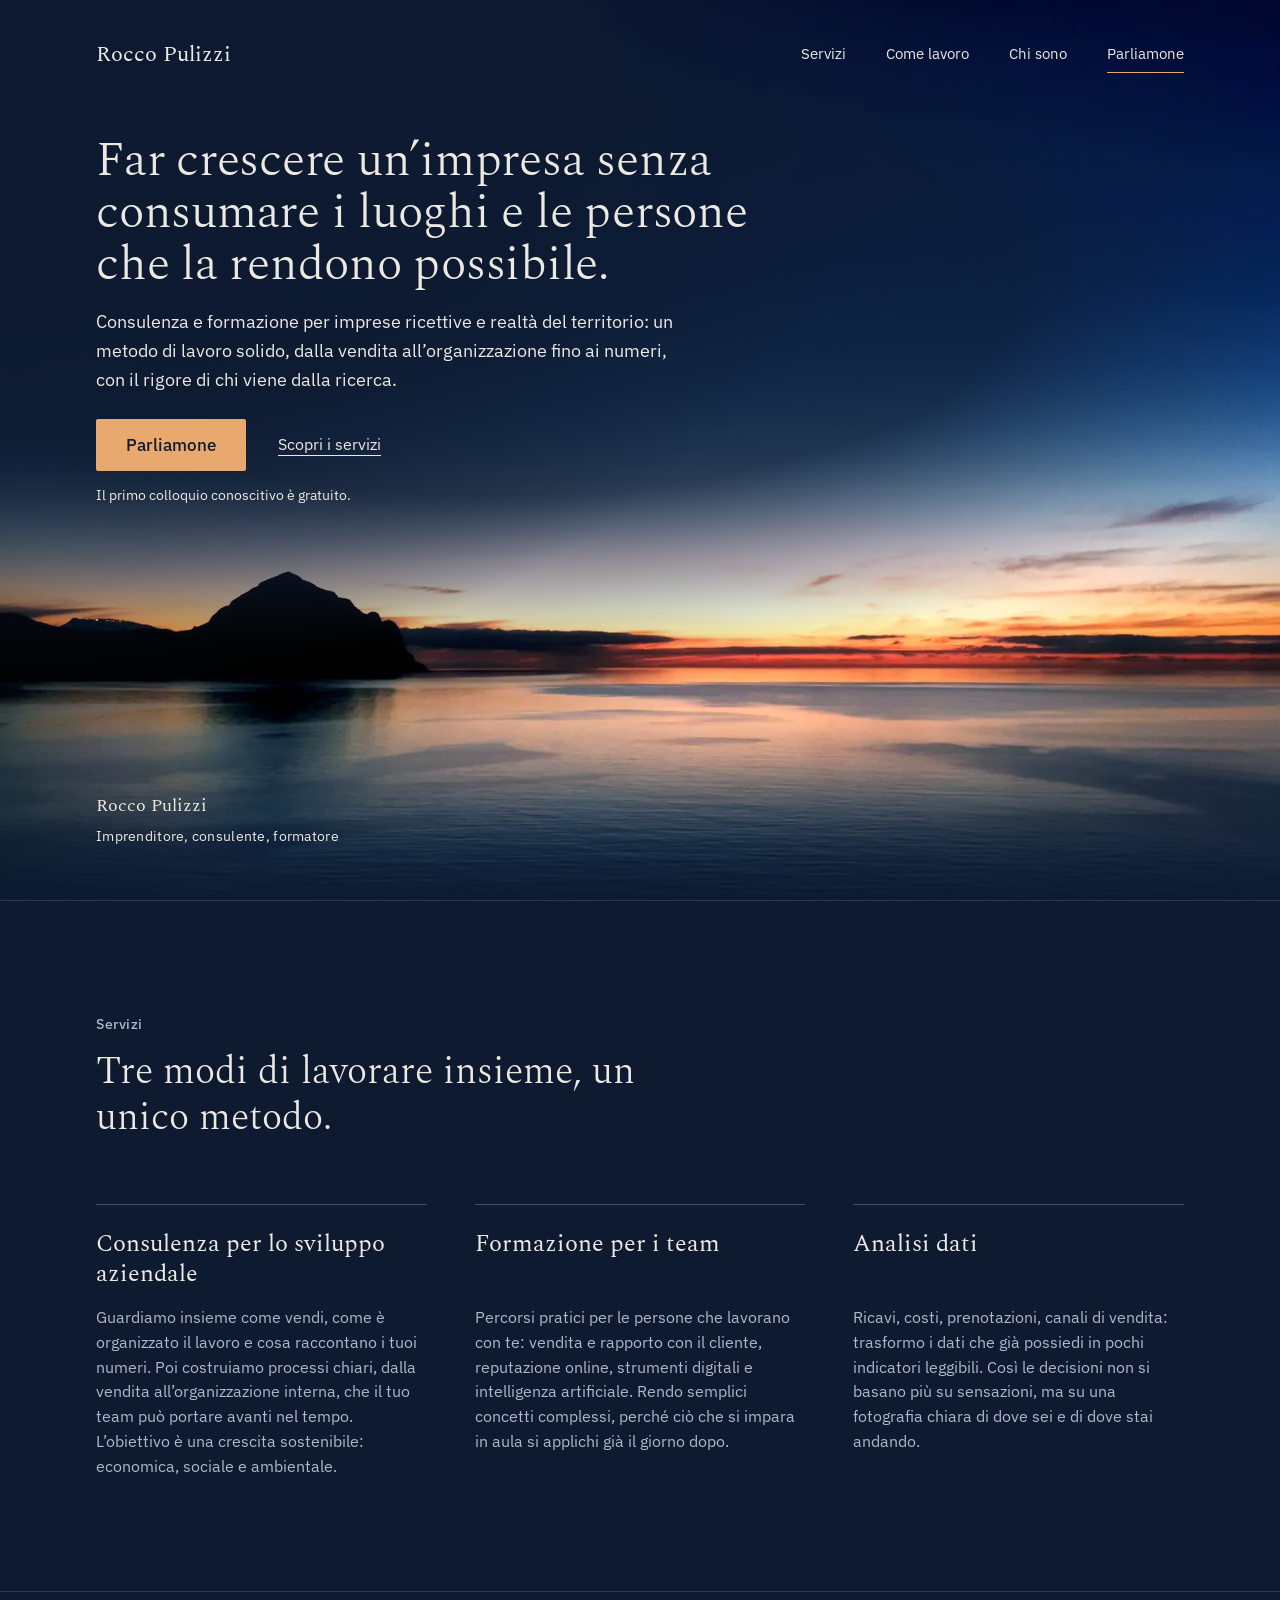
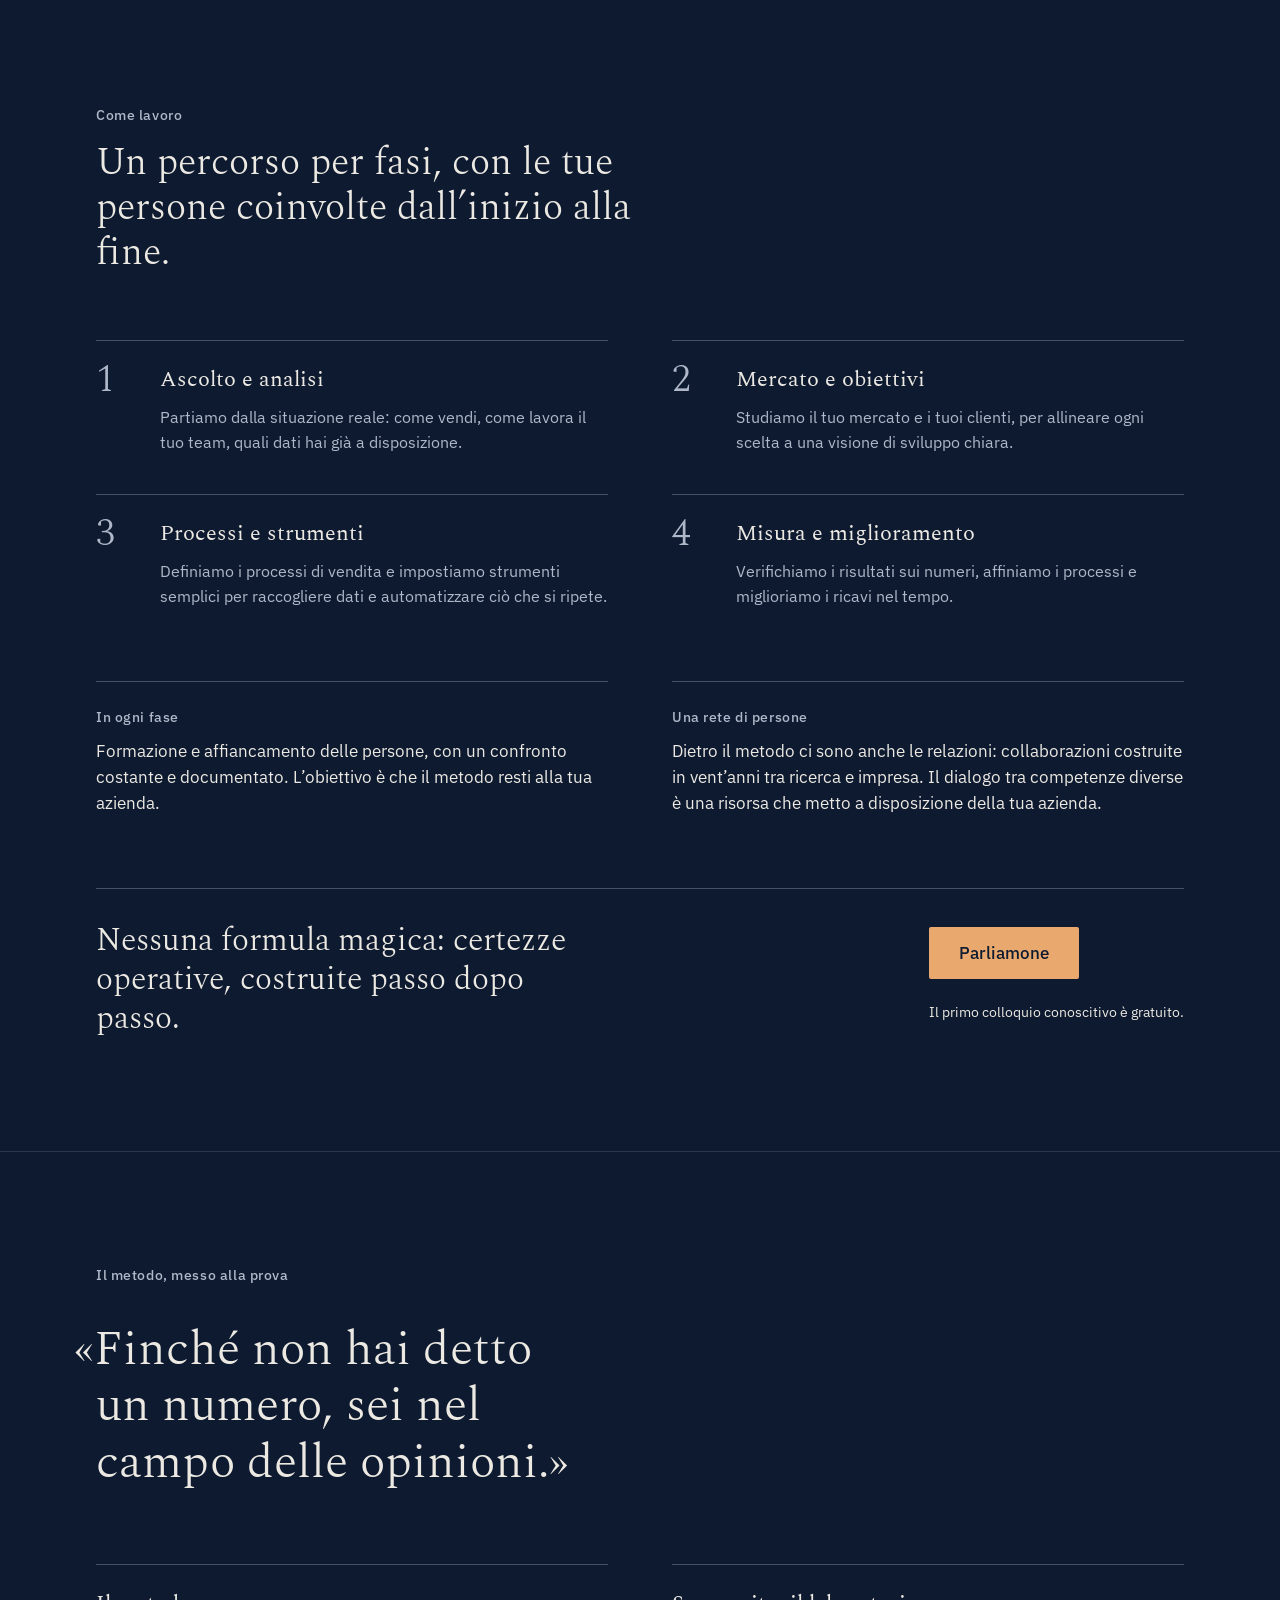
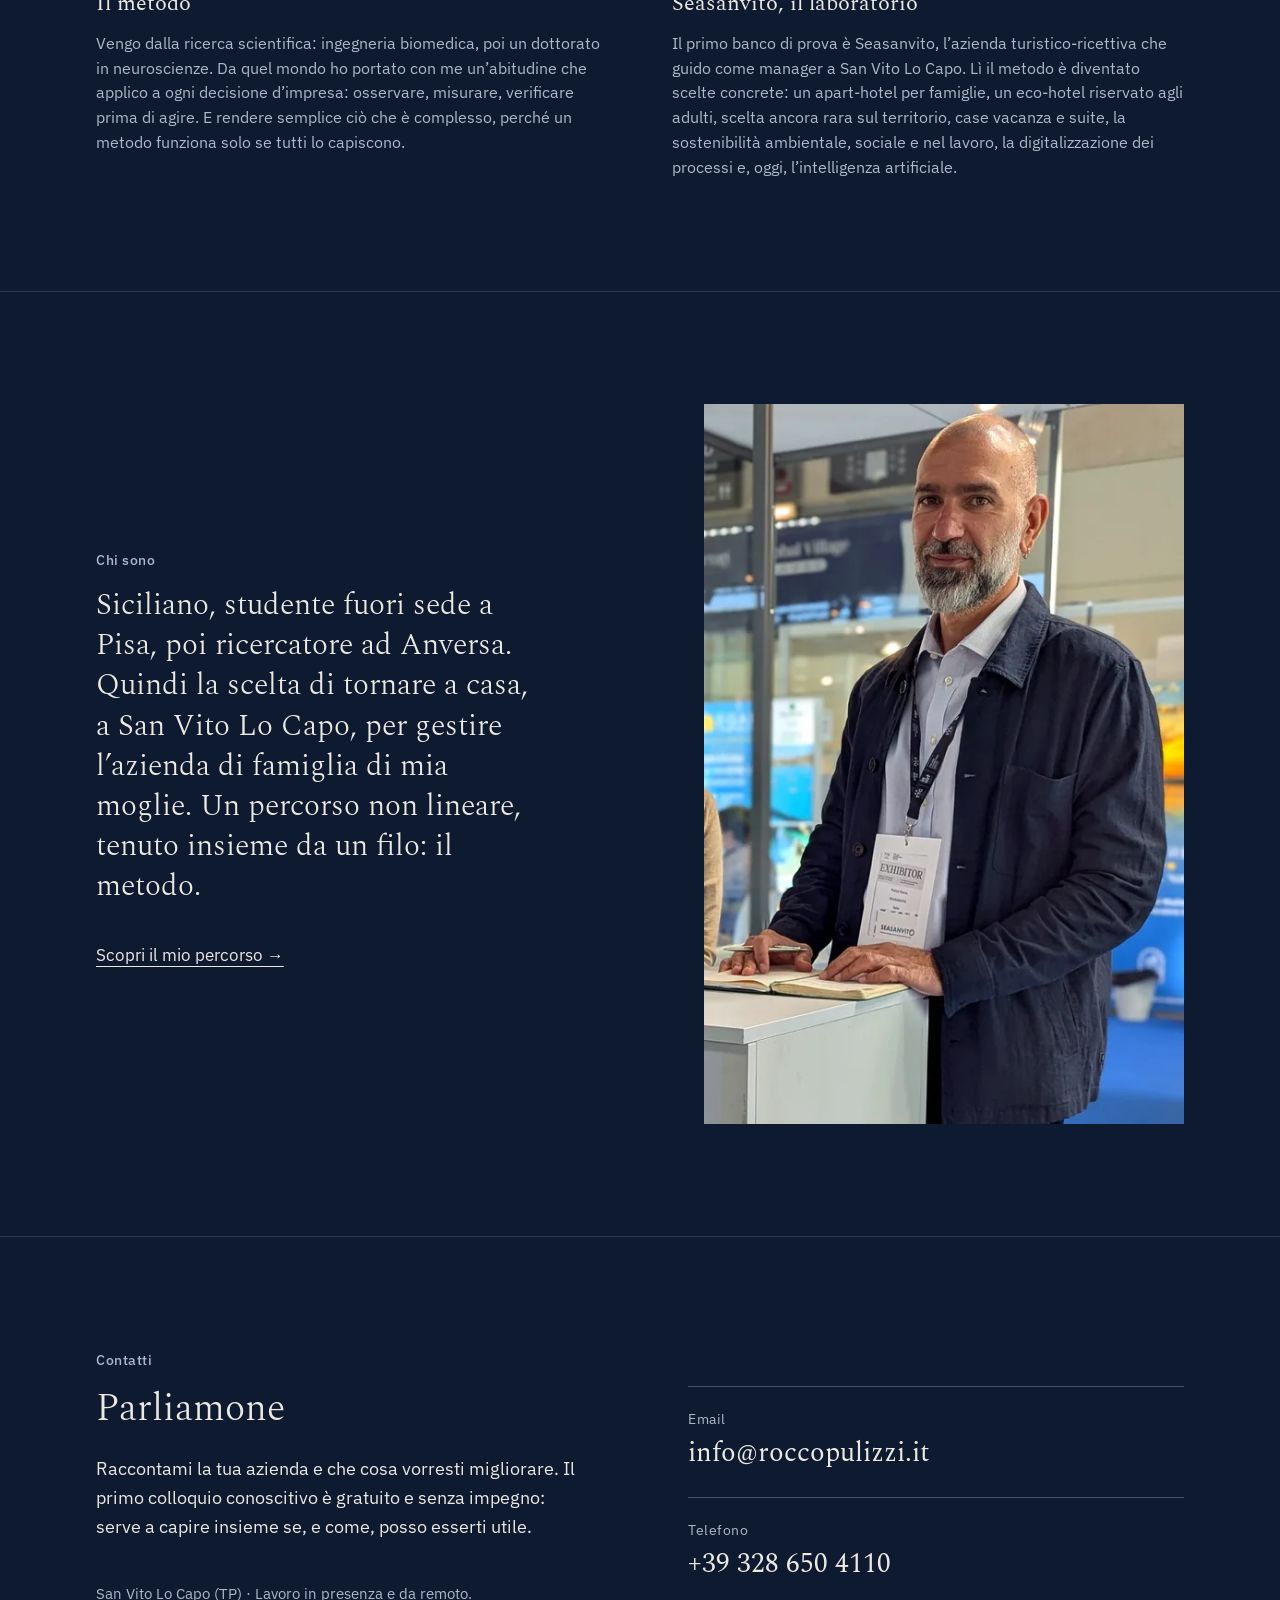
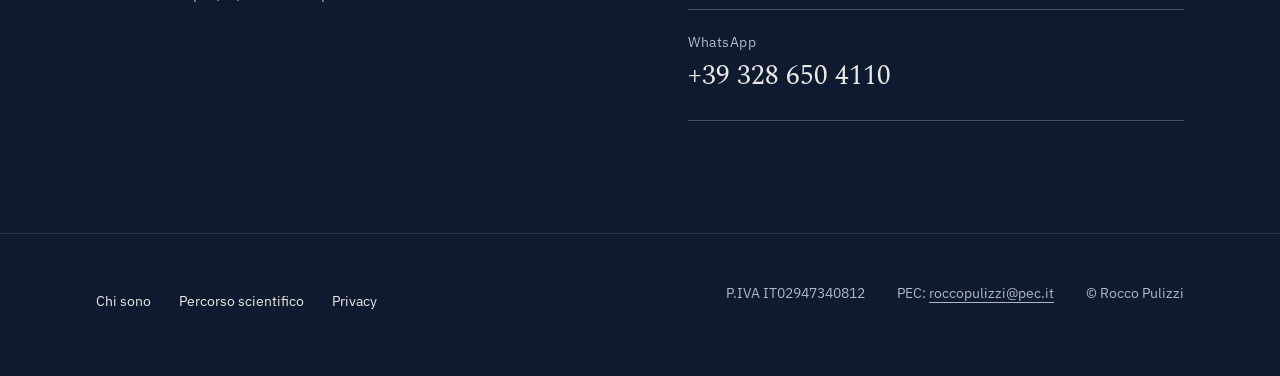
==== commit 86cd5f2e: "Update index.html aggiunto parole nell'apertura" ====
--- a/index.html
+++ b/index.html
@@ -61,7 +61,7 @@
     <section class="apertura" aria-labelledby="apertura-titolo">
 
       <div class="apertura__testo">
-        <h1 id="apertura-titolo">Far crescere un’impresa senza consumare i luoghi che la rendono possibile.</h1>
+        <h1 id="apertura-titolo">Far crescere un’impresa senza consumare i luoghi e le persone che la rendono possibile.</h1>
 
         <p class="apertura__sottotitolo">Consulenza e formazione per imprese ricettive e realtà del territorio: un metodo di lavoro solido, dalla vendita all’organizzazione fino ai numeri, con il rigore di chi viene dalla ricerca.</p>
 
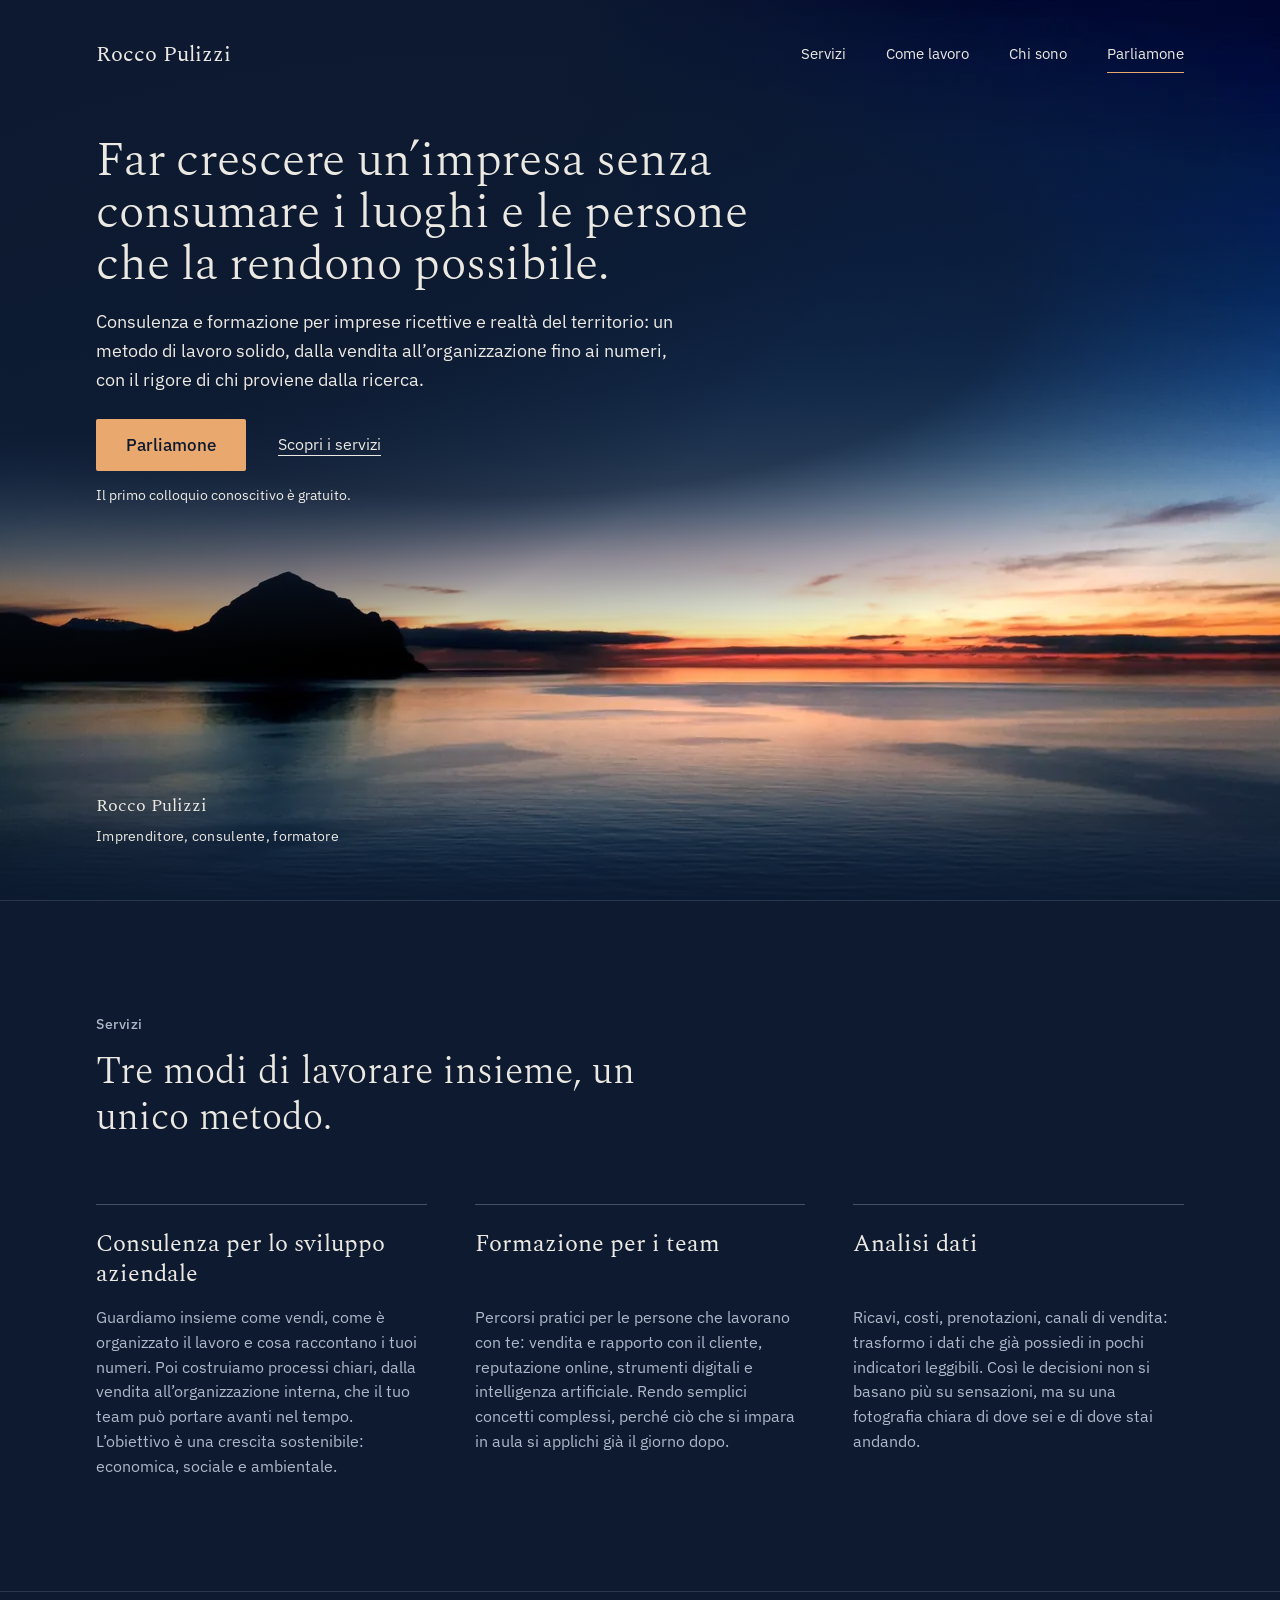
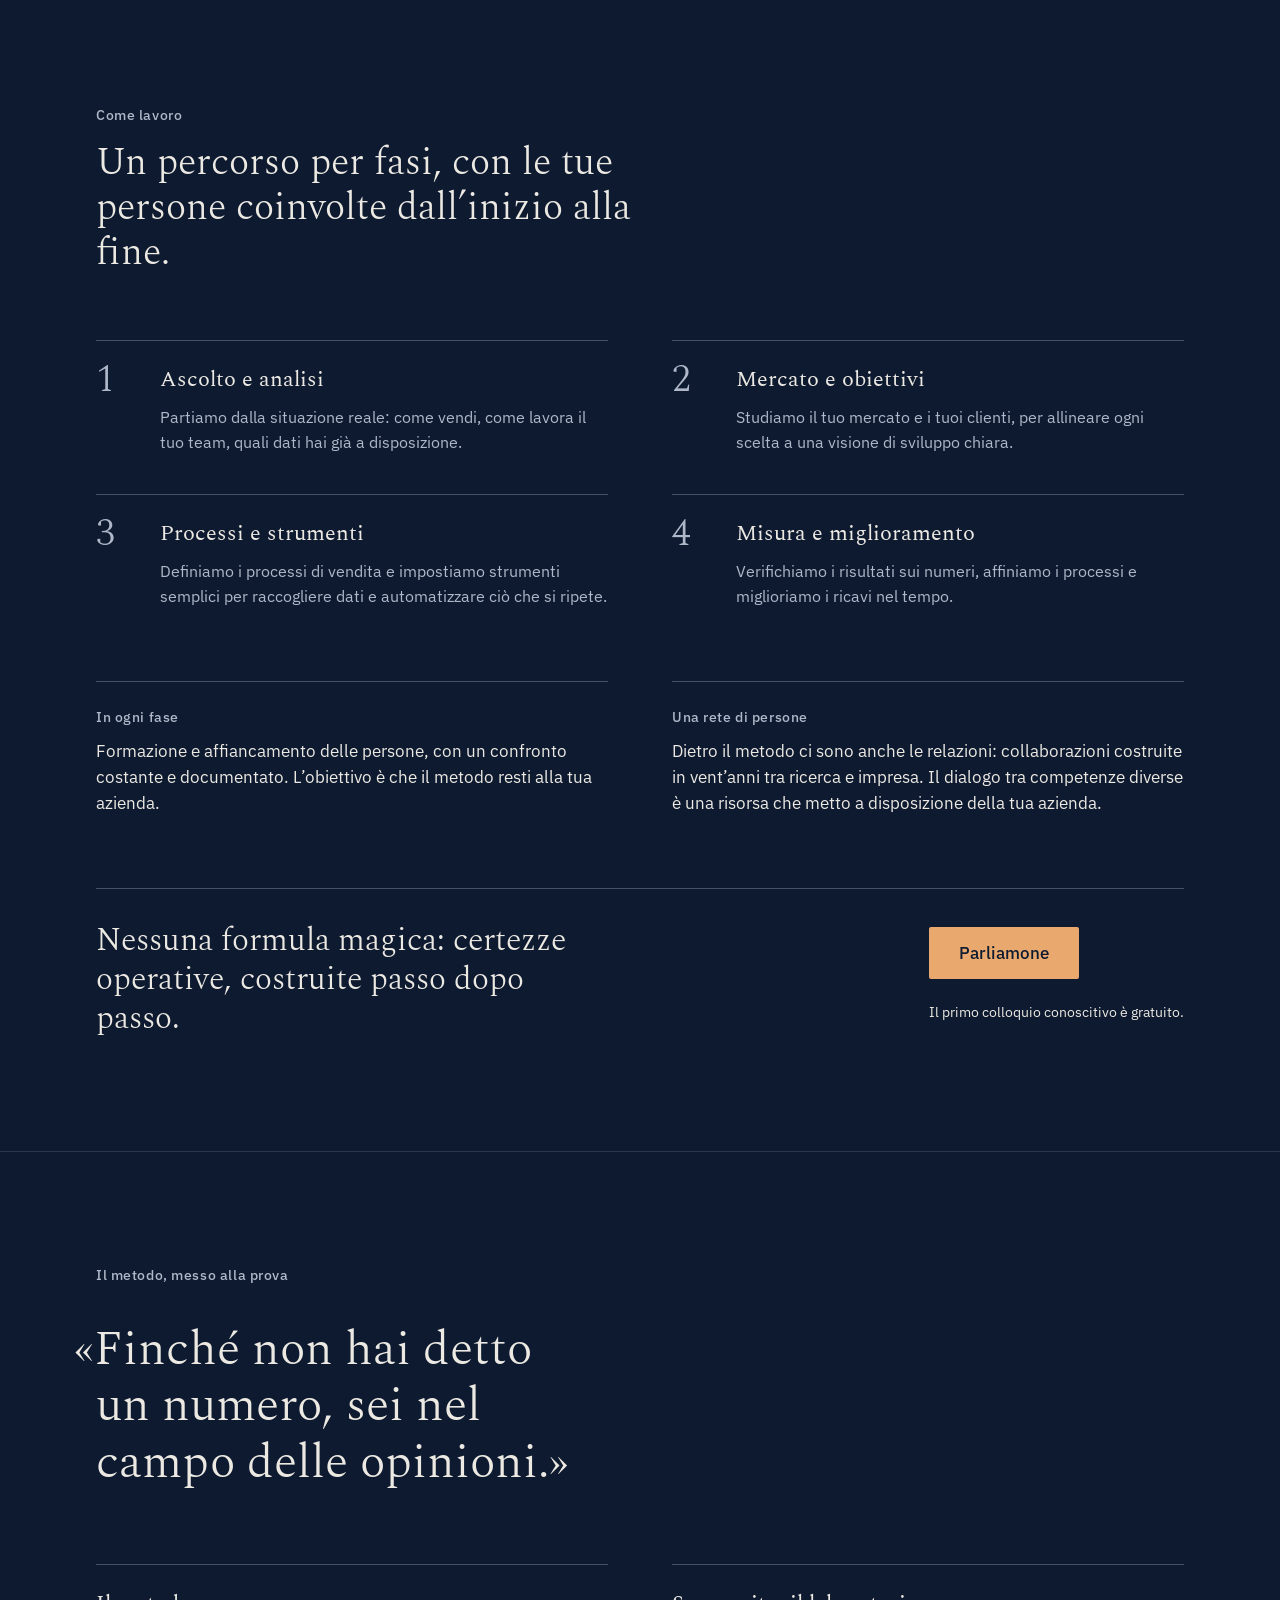
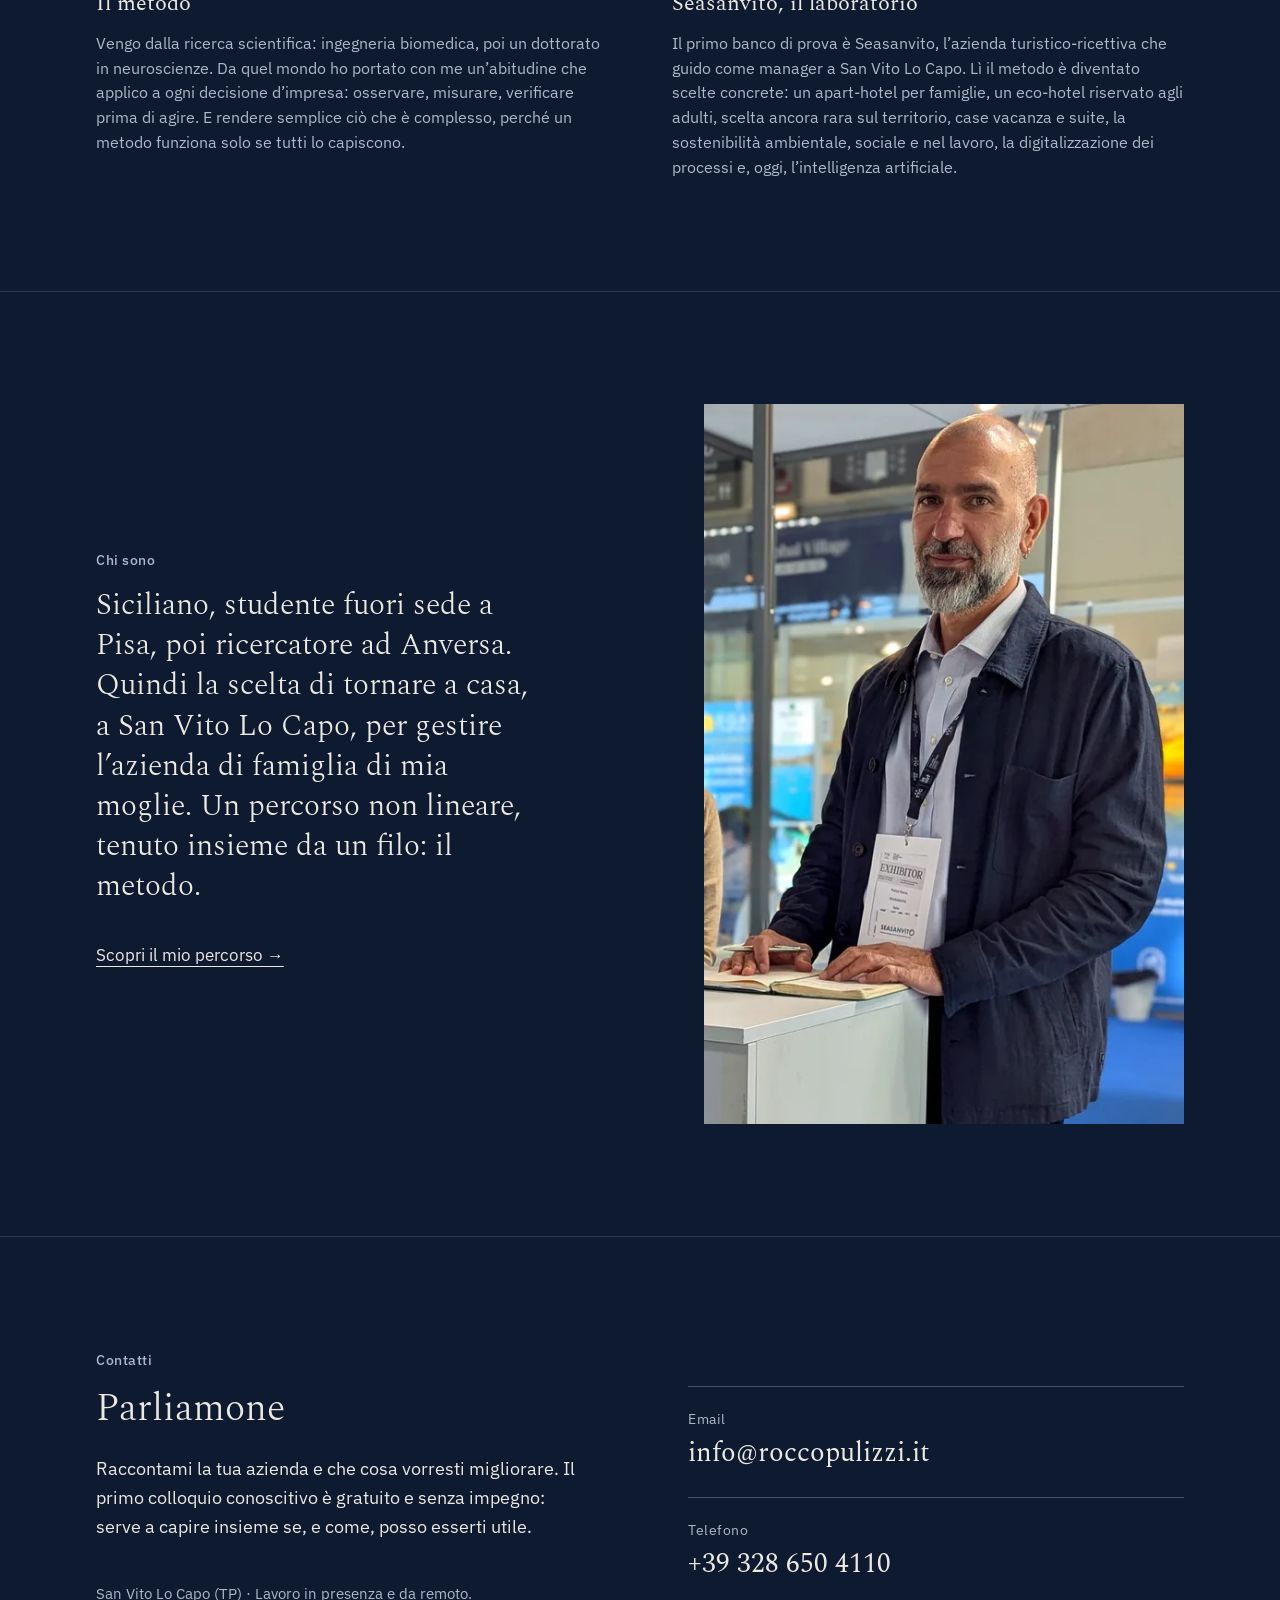
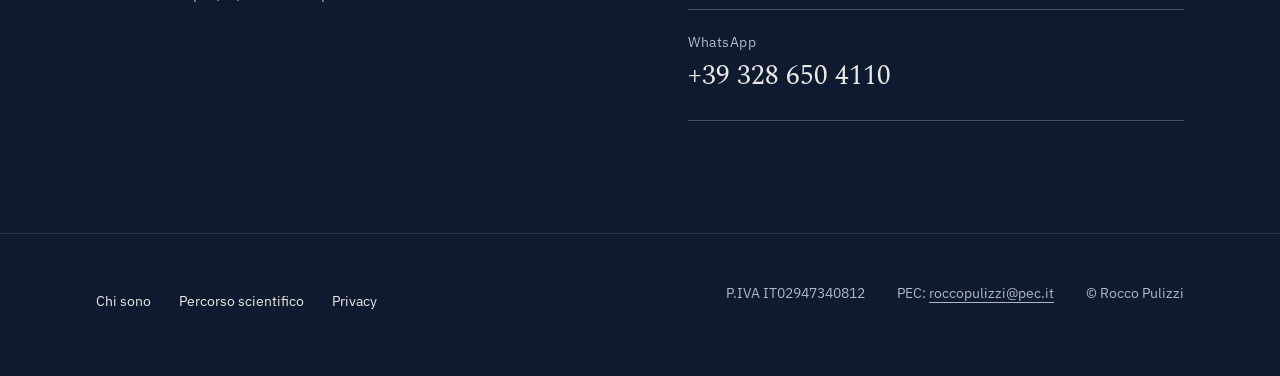
==== commit 75604bfc: "Update index.html" ====
--- a/index.html
+++ b/index.html
@@ -63,7 +63,7 @@
       <div class="apertura__testo">
         <h1 id="apertura-titolo">Far crescere un’impresa senza consumare i luoghi e le persone che la rendono possibile.</h1>
 
-        <p class="apertura__sottotitolo">Consulenza e formazione per imprese ricettive e realtà del territorio: un metodo di lavoro solido, dalla vendita all’organizzazione fino ai numeri, con il rigore di chi viene dalla ricerca.</p>
+        <p class="apertura__sottotitolo">Consulenza e formazione per imprese ricettive e realtà del territorio: un metodo di lavoro solido, dalla vendita all’organizzazione fino ai numeri, con il rigore di chi proviene dalla ricerca.</p>
 
         <div class="apertura__azioni">
           <a class="pulsante" href="#contatti">Parliamone</a>
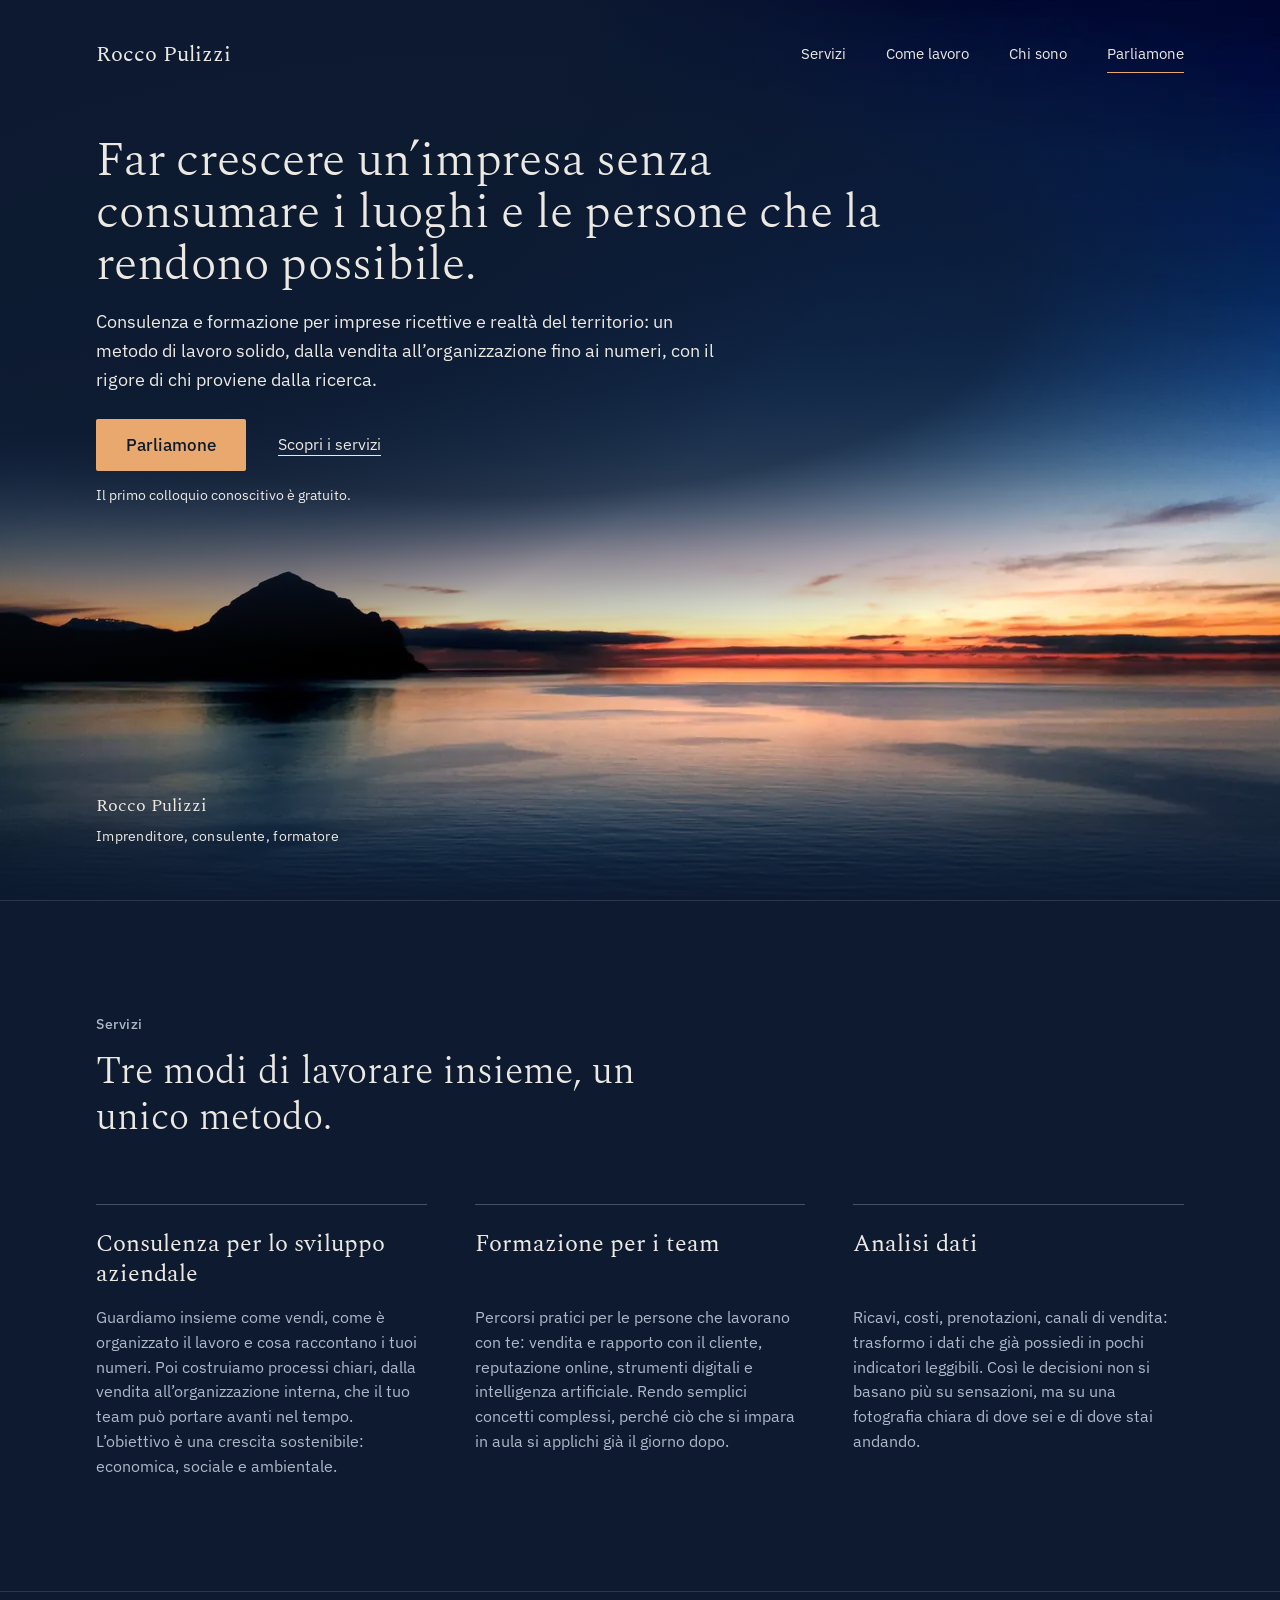
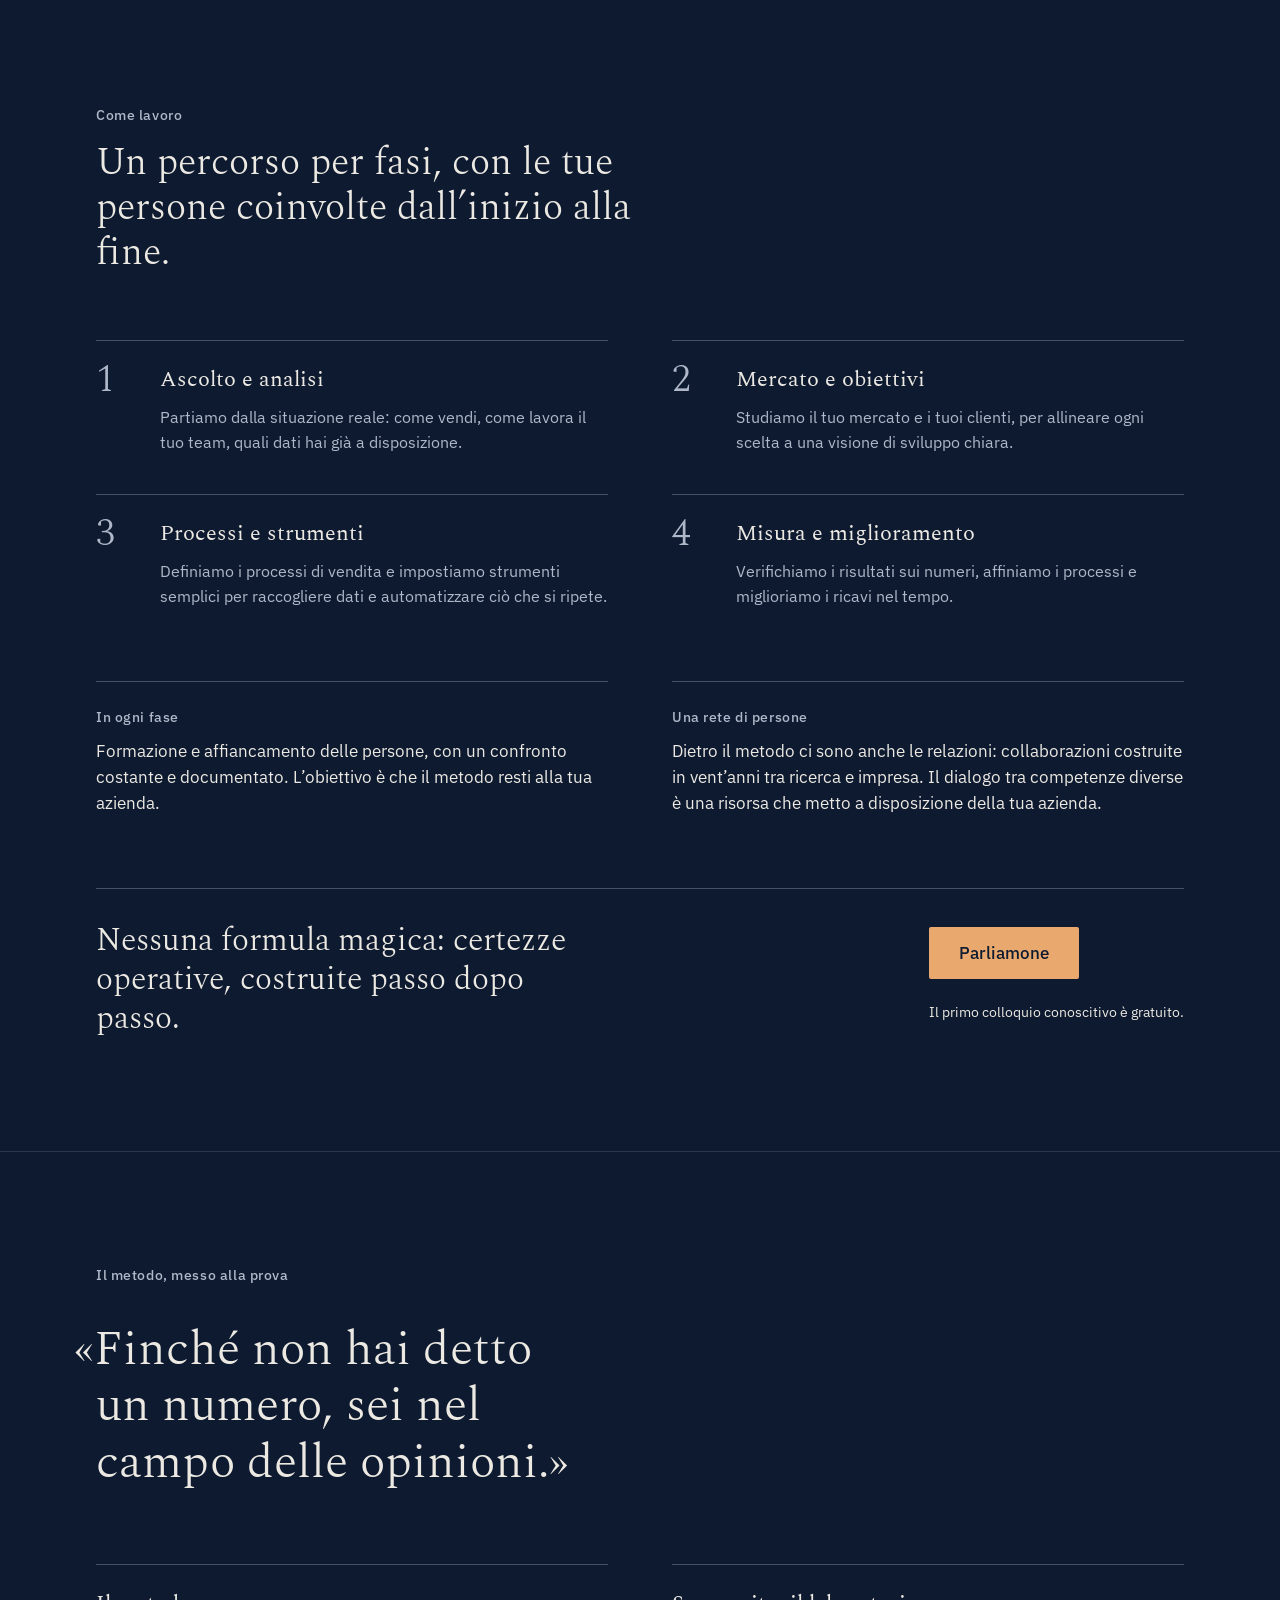
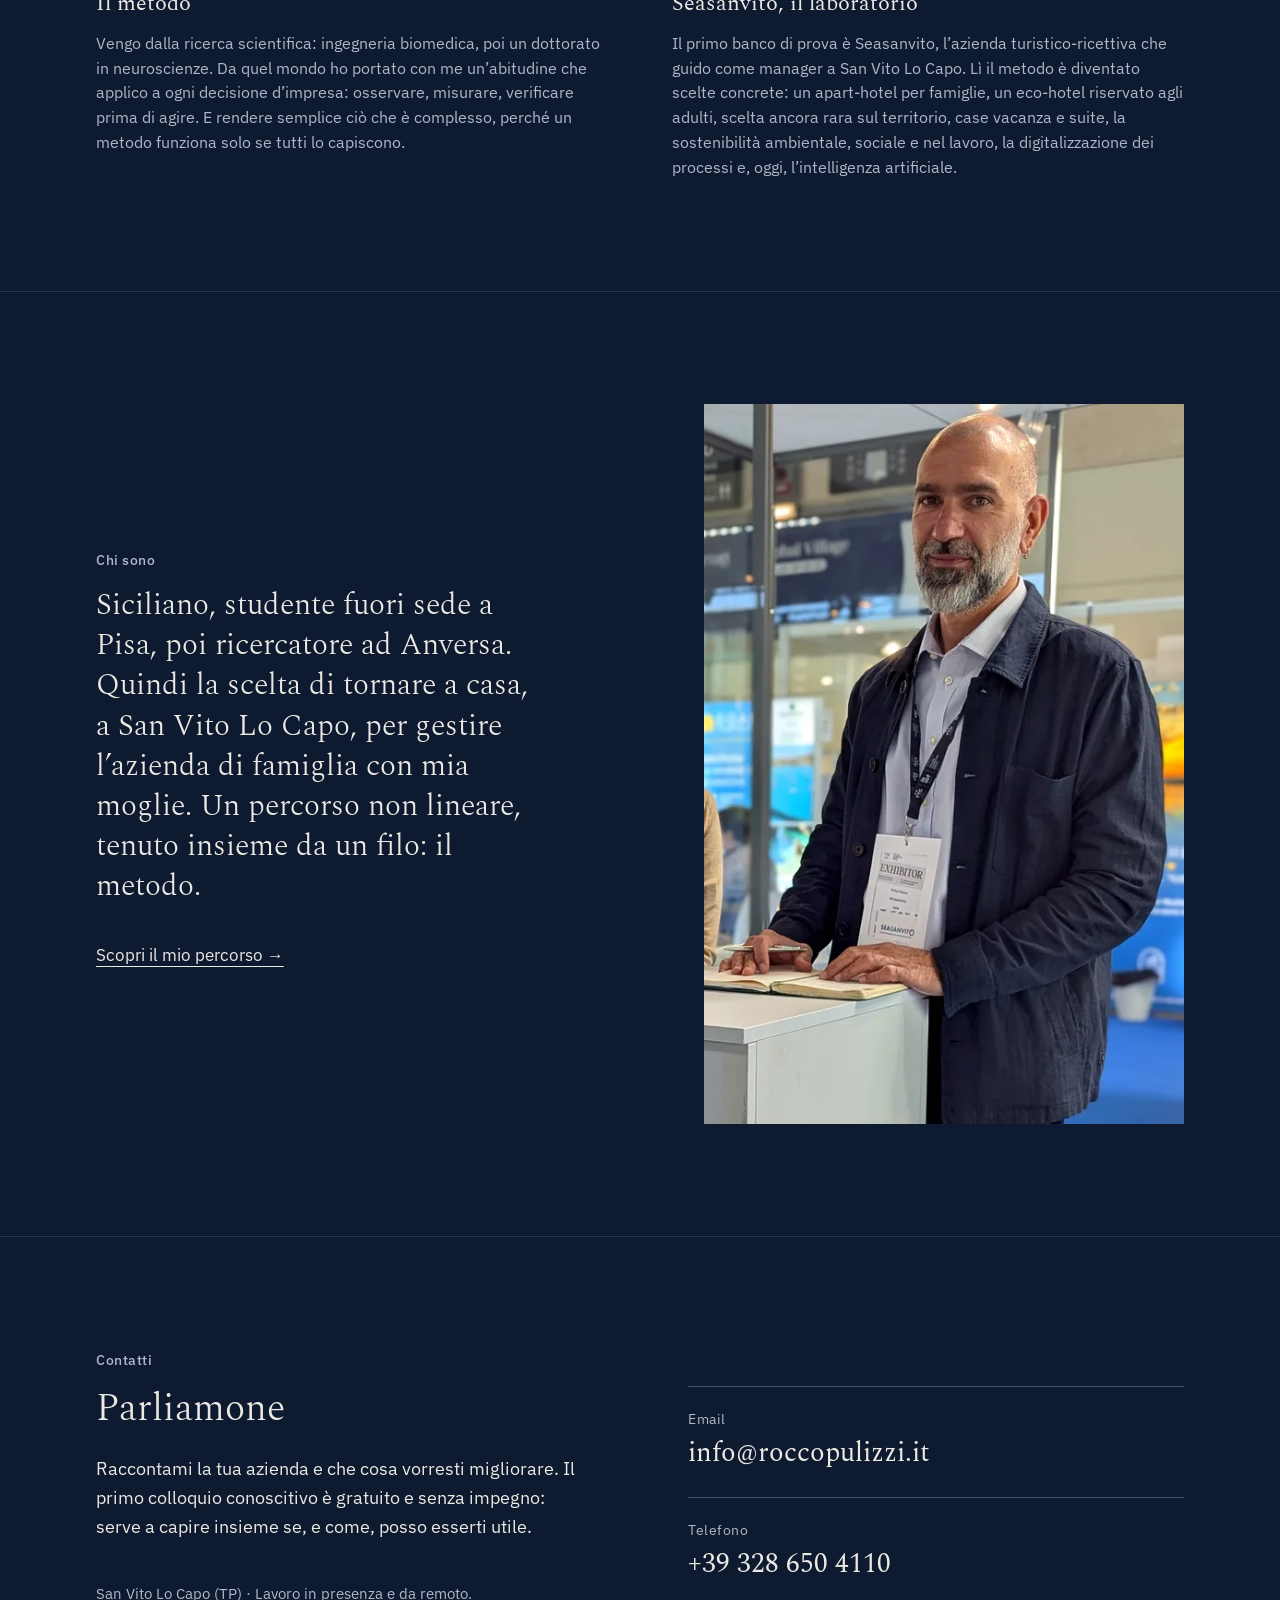
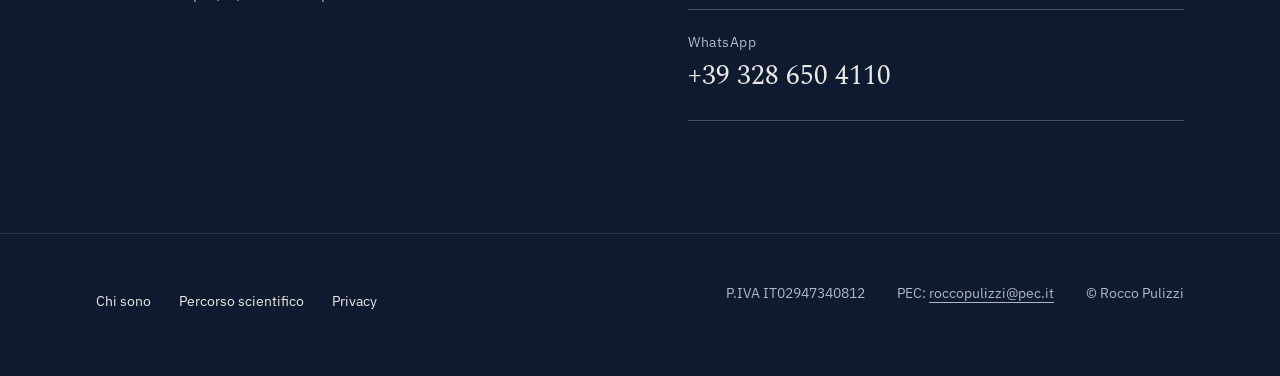
==== commit 3b206708: "Update index.html" ====
--- a/index.html
+++ b/index.html
@@ -1,7 +1,7 @@
 <!doctype html>
 <!--
   SITO DI ROCCO PULIZZI — pagina principale (home)
-  Versione del codice: v0.9 (2026-10-10) — home completa: Apertura, Servizi, Come lavoro, Il metodo, Chi sono (anteprima), Contatti, Footer.
+  Versione del codice: v1.0.1 (2026-10-10) — titolo e sottotitolo dell’Apertura rivisti
 
   COME MODIFICARE UN TESTO
   I testi si trovano tra i segni > e < (per esempio <h1 ...>Testo</h1>).
@@ -221,7 +221,7 @@
 
         <div class="chi-sono__testo">
           <h2 id="chi-sono-titolo" class="sezione__etichetta">Chi sono</h2>
-          <p class="chi-sono__paragrafo">Siciliano, studente fuori sede a Pisa, poi ricercatore ad Anversa. Quindi la scelta di tornare a casa, a San Vito Lo Capo, per gestire l’azienda di famiglia di mia moglie. Un percorso non lineare, tenuto insieme da un filo: il metodo.</p>
+          <p class="chi-sono__paragrafo">Siciliano, studente fuori sede a Pisa, poi ricercatore ad Anversa. Quindi la scelta di tornare a casa, a San Vito Lo Capo, per gestire l’azienda di famiglia con mia moglie. Un percorso non lineare, tenuto insieme da un filo: il metodo.</p>
           <!-- La pagina "chi-sono.html" verrà costruita dopo la home -->
           <a class="link chi-sono__link" href="chi-sono.html">Scopri il mio percorso →</a>
         </div>
--- a/css/style.css
+++ b/css/style.css
@@ -1,6 +1,6 @@
 /* =====================================================================
    SITO DI ROCCO PULIZZI — foglio di stile
-   Versione del codice: v0.9.1 (2026-10-10)
+   Versione del codice: v1.0.1 (2026-10-10)
 
    Identità visiva "A · Crepuscolo" (decisione D53).
    Impostazione "prima il telefono": le regole di base valgono per
@@ -794,11 +794,11 @@
   /* Il titolo si adatta sia alla larghezza sia all'altezza dello schermo,
      così il testo resta sempre nella parte scura del cielo */
   .apertura h1 {
-    max-width: 44rem;
+    max-width: 50rem;
     font-size: clamp(2.5rem, min(3.75vw, 6.2vh), 3.4rem);
     line-height: 1.08;
   }
-  .apertura__sottotitolo { max-width: 37.5rem; margin-top: 18px; font-size: 1.125rem; line-height: 1.6; }
+  .apertura__sottotitolo { max-width: 40rem; margin-top: 18px; font-size: 1.125rem; line-height: 1.6; }
   .apertura__azioni { margin-top: 24px; gap: 32px; }
   .link { font-size: 1rem; }
 
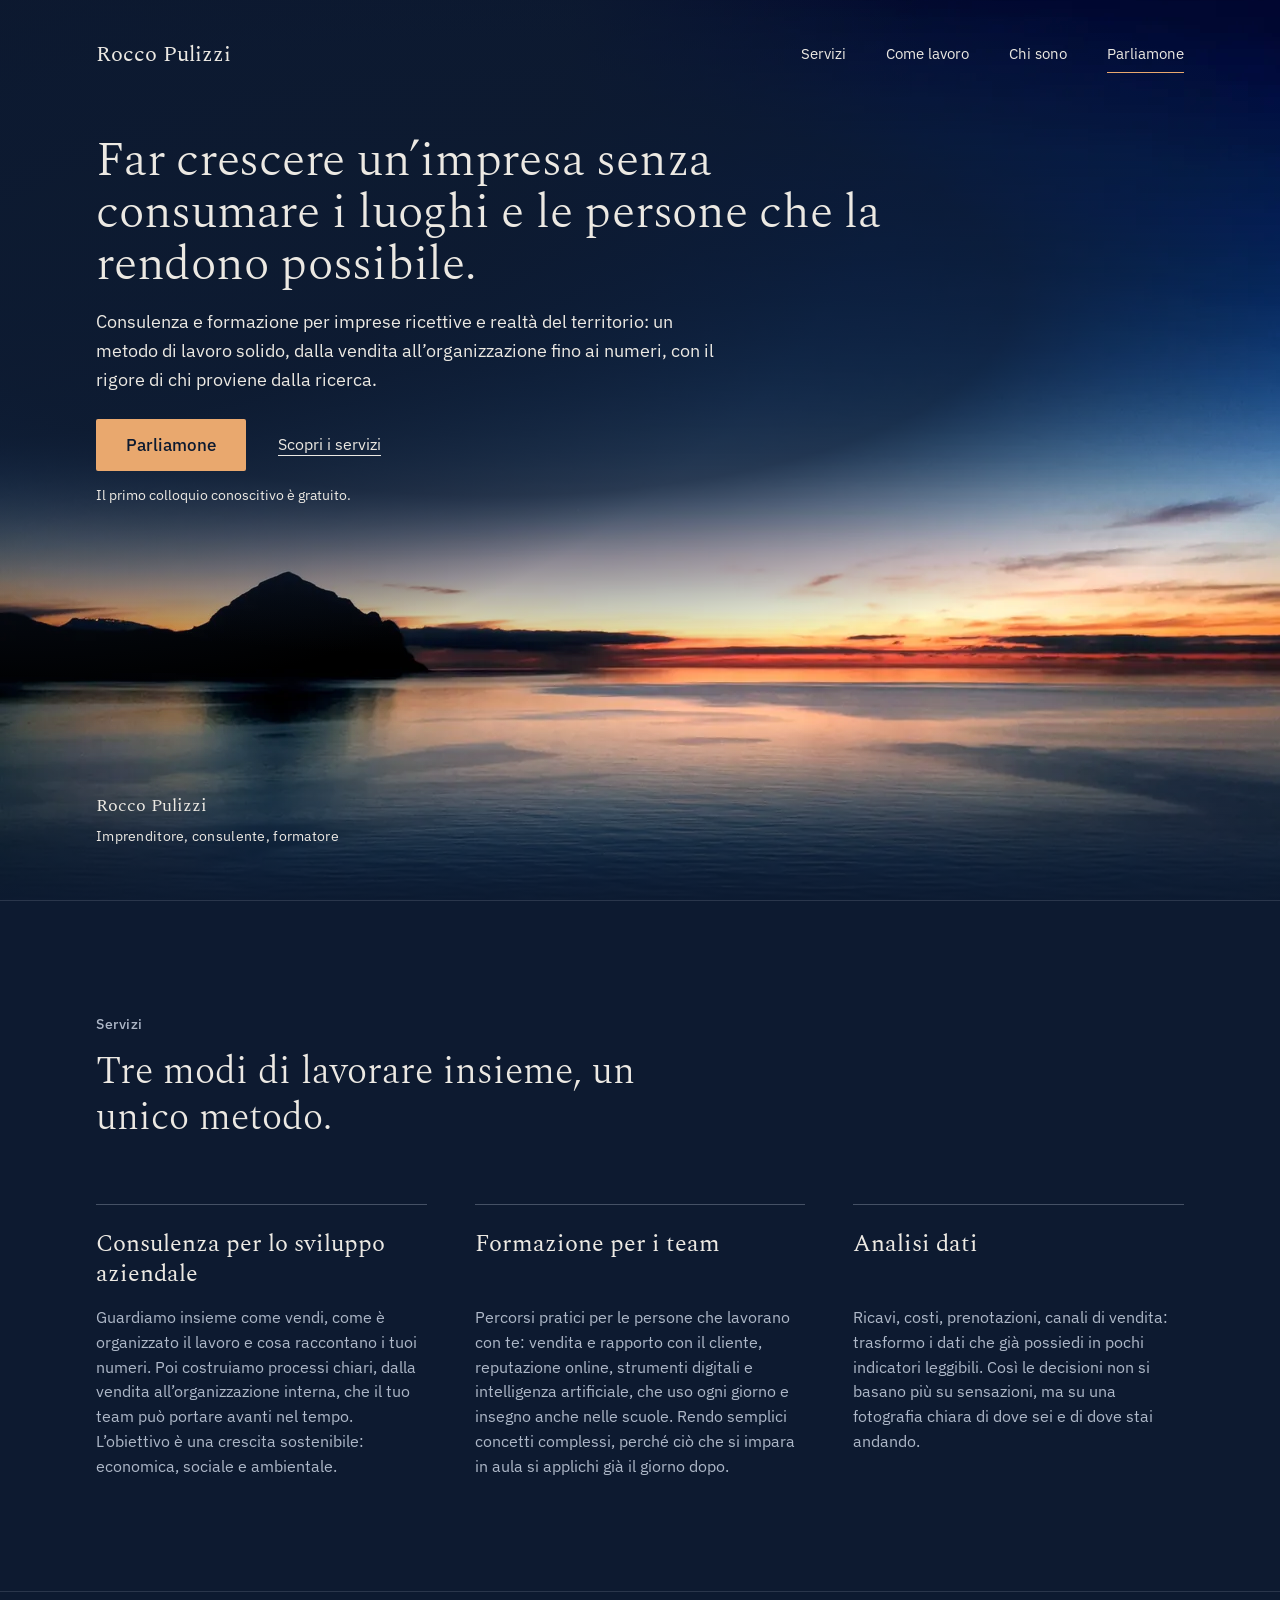
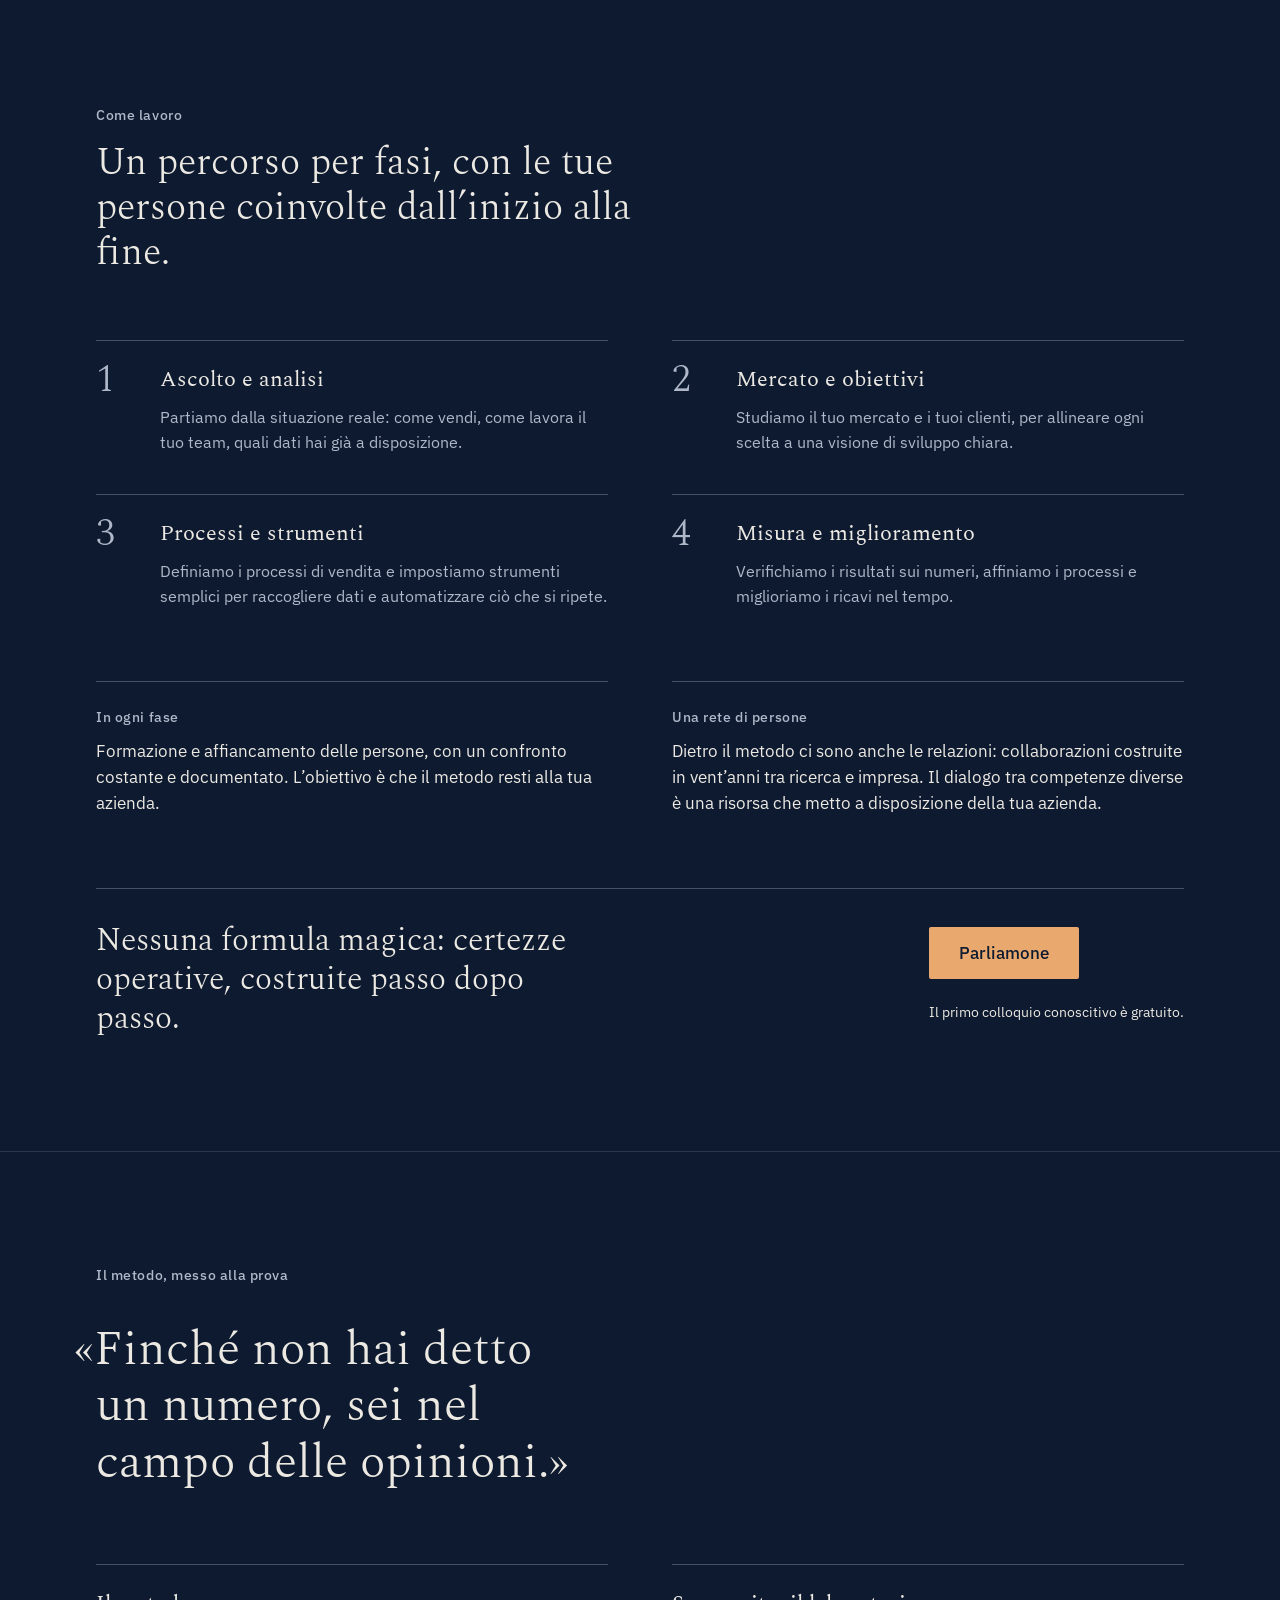
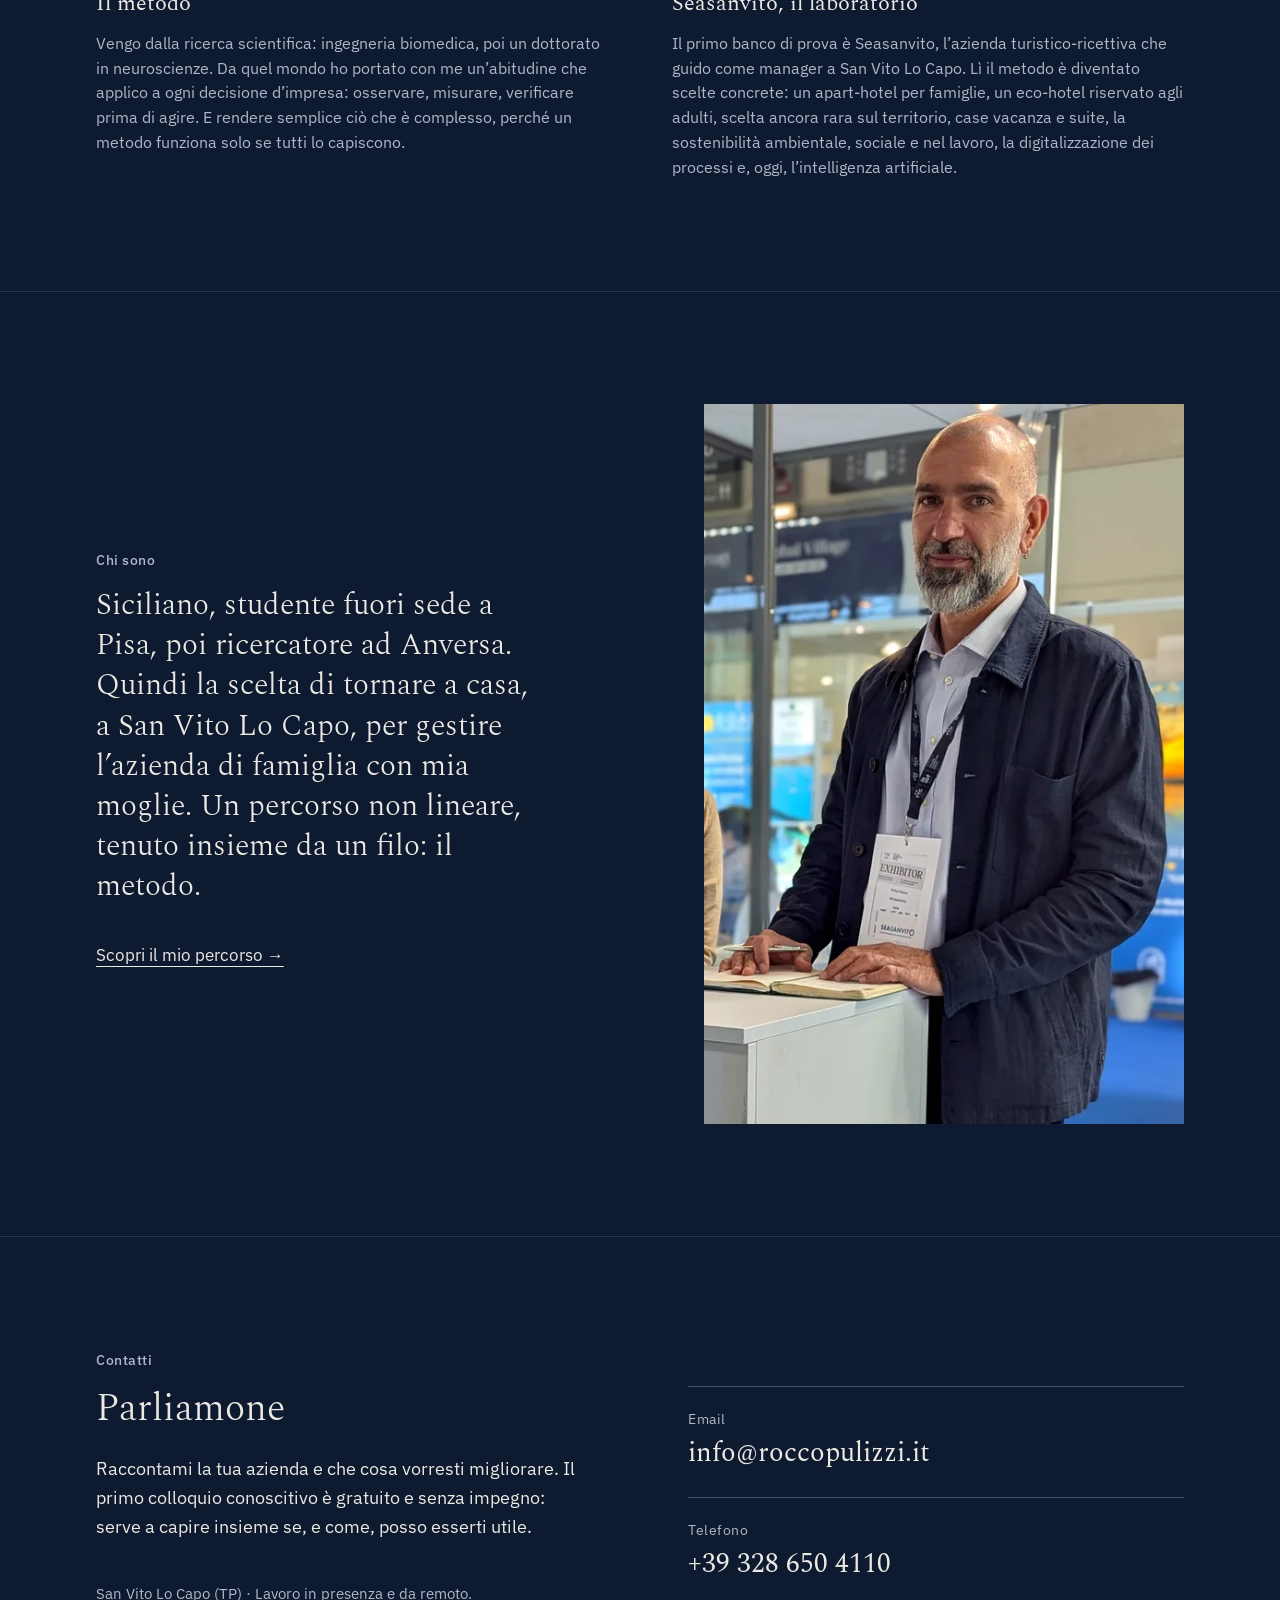
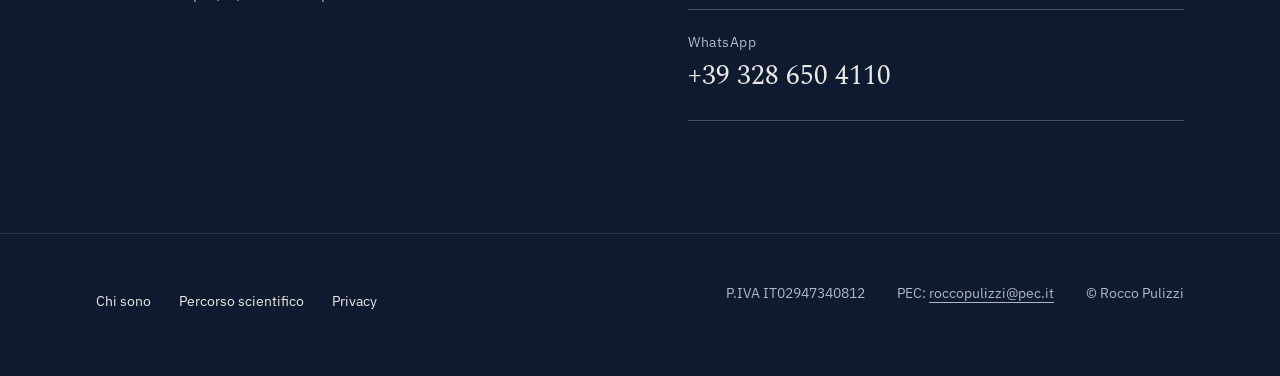
==== commit e11e5f6e: "Add files via upload" ====
--- a/index.html
+++ b/index.html
@@ -1,7 +1,7 @@
 <!doctype html>
 <!--
   SITO DI ROCCO PULIZZI — pagina principale (home)
-  Versione del codice: v1.0.1 (2026-10-10) — titolo e sottotitolo dell’Apertura rivisti
+  Versione del codice: v1.0.4 (2026-10-10) — scheda Formazione: aggiunto l’insegnamento dell’IA nelle scuole
 
   COME MODIFICARE UN TESTO
   I testi si trovano tra i segni > e < (per esempio <h1 ...>Testo</h1>).
@@ -110,7 +110,7 @@
           </li>
           <li class="servizi__voce">
             <h3>Formazione per i team</h3>
-            <p>Percorsi pratici per le persone che lavorano con te: vendita e rapporto con il cliente, reputazione online, strumenti digitali e intelligenza artificiale. Rendo semplici concetti complessi, perché ciò che si impara in aula si applichi già il giorno dopo.</p>
+            <p>Percorsi pratici per le persone che lavorano con te: vendita e rapporto con il cliente, reputazione online, strumenti digitali e intelligenza artificiale, che uso ogni giorno e insegno anche nelle scuole. Rendo semplici concetti complessi, perché ciò che si impara in aula si applichi già il giorno dopo.</p>
           </li>
           <li class="servizi__voce">
             <h3>Analisi dati</h3>
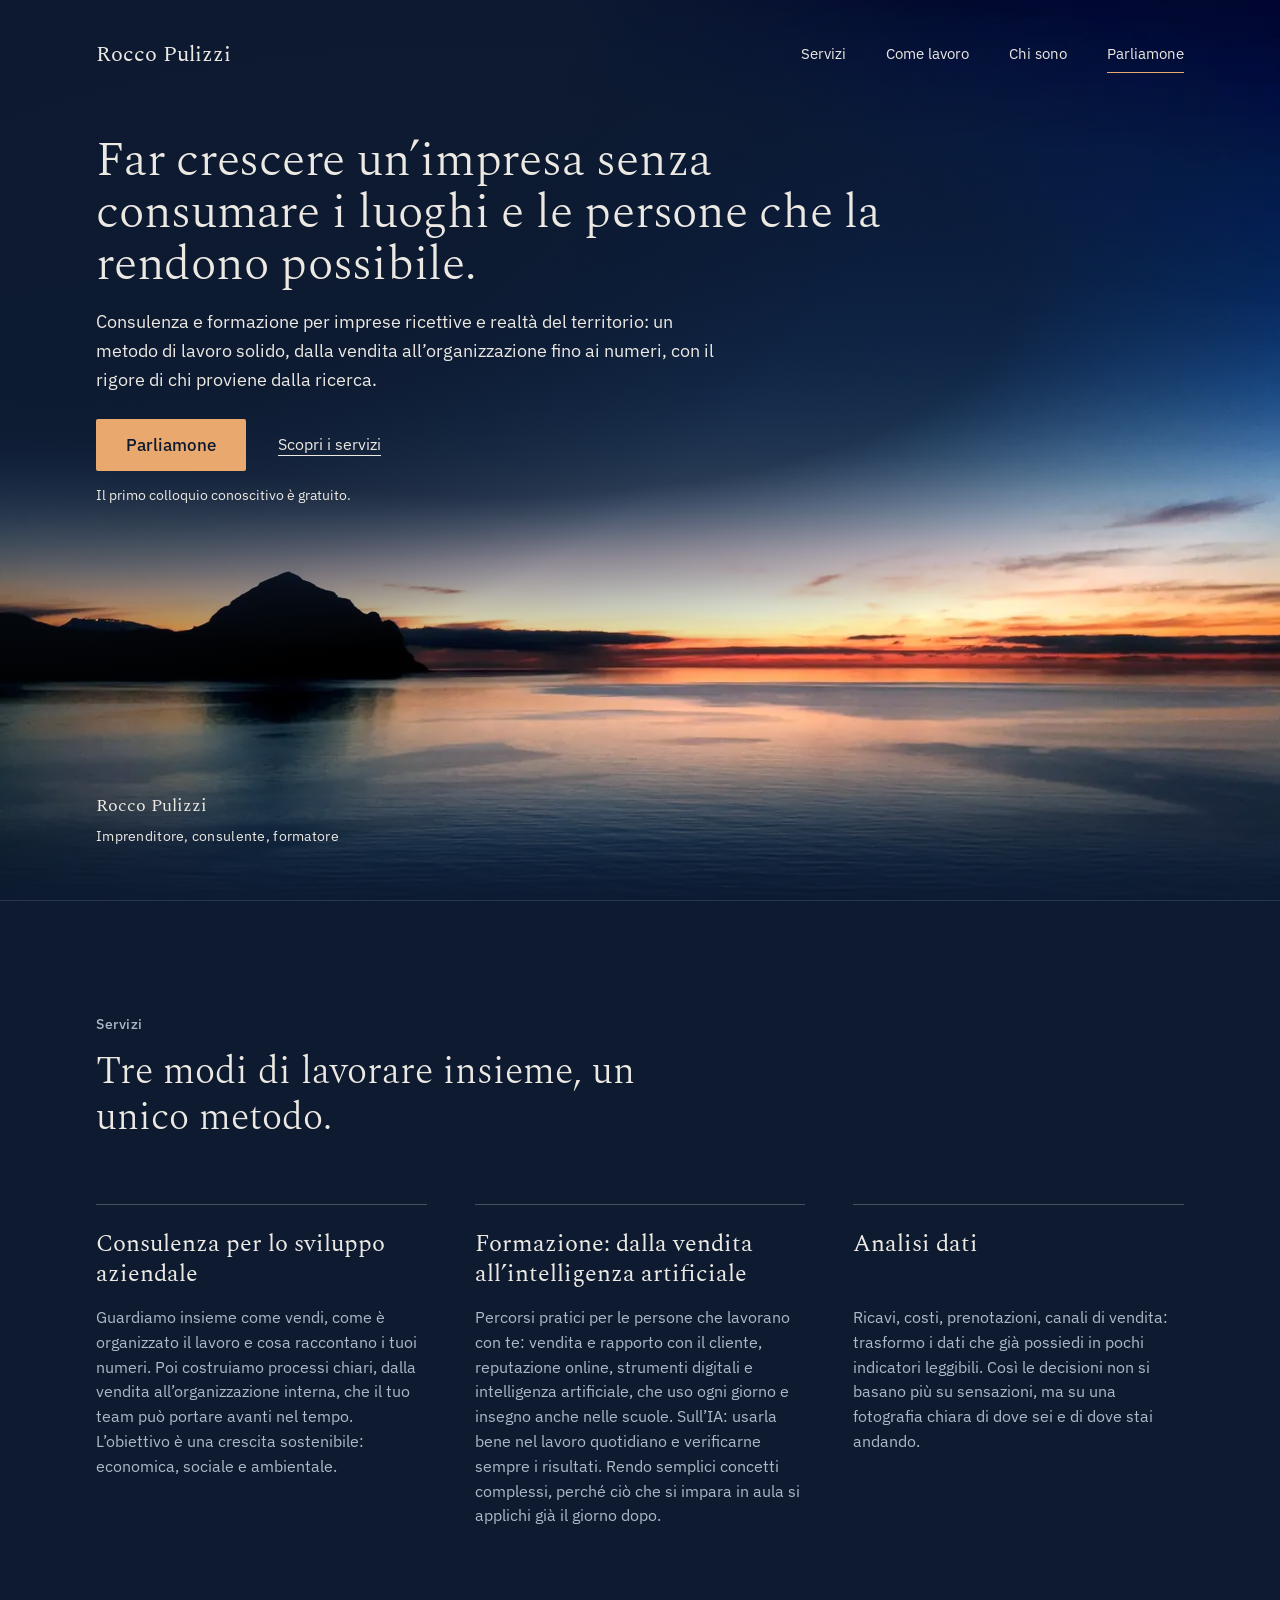
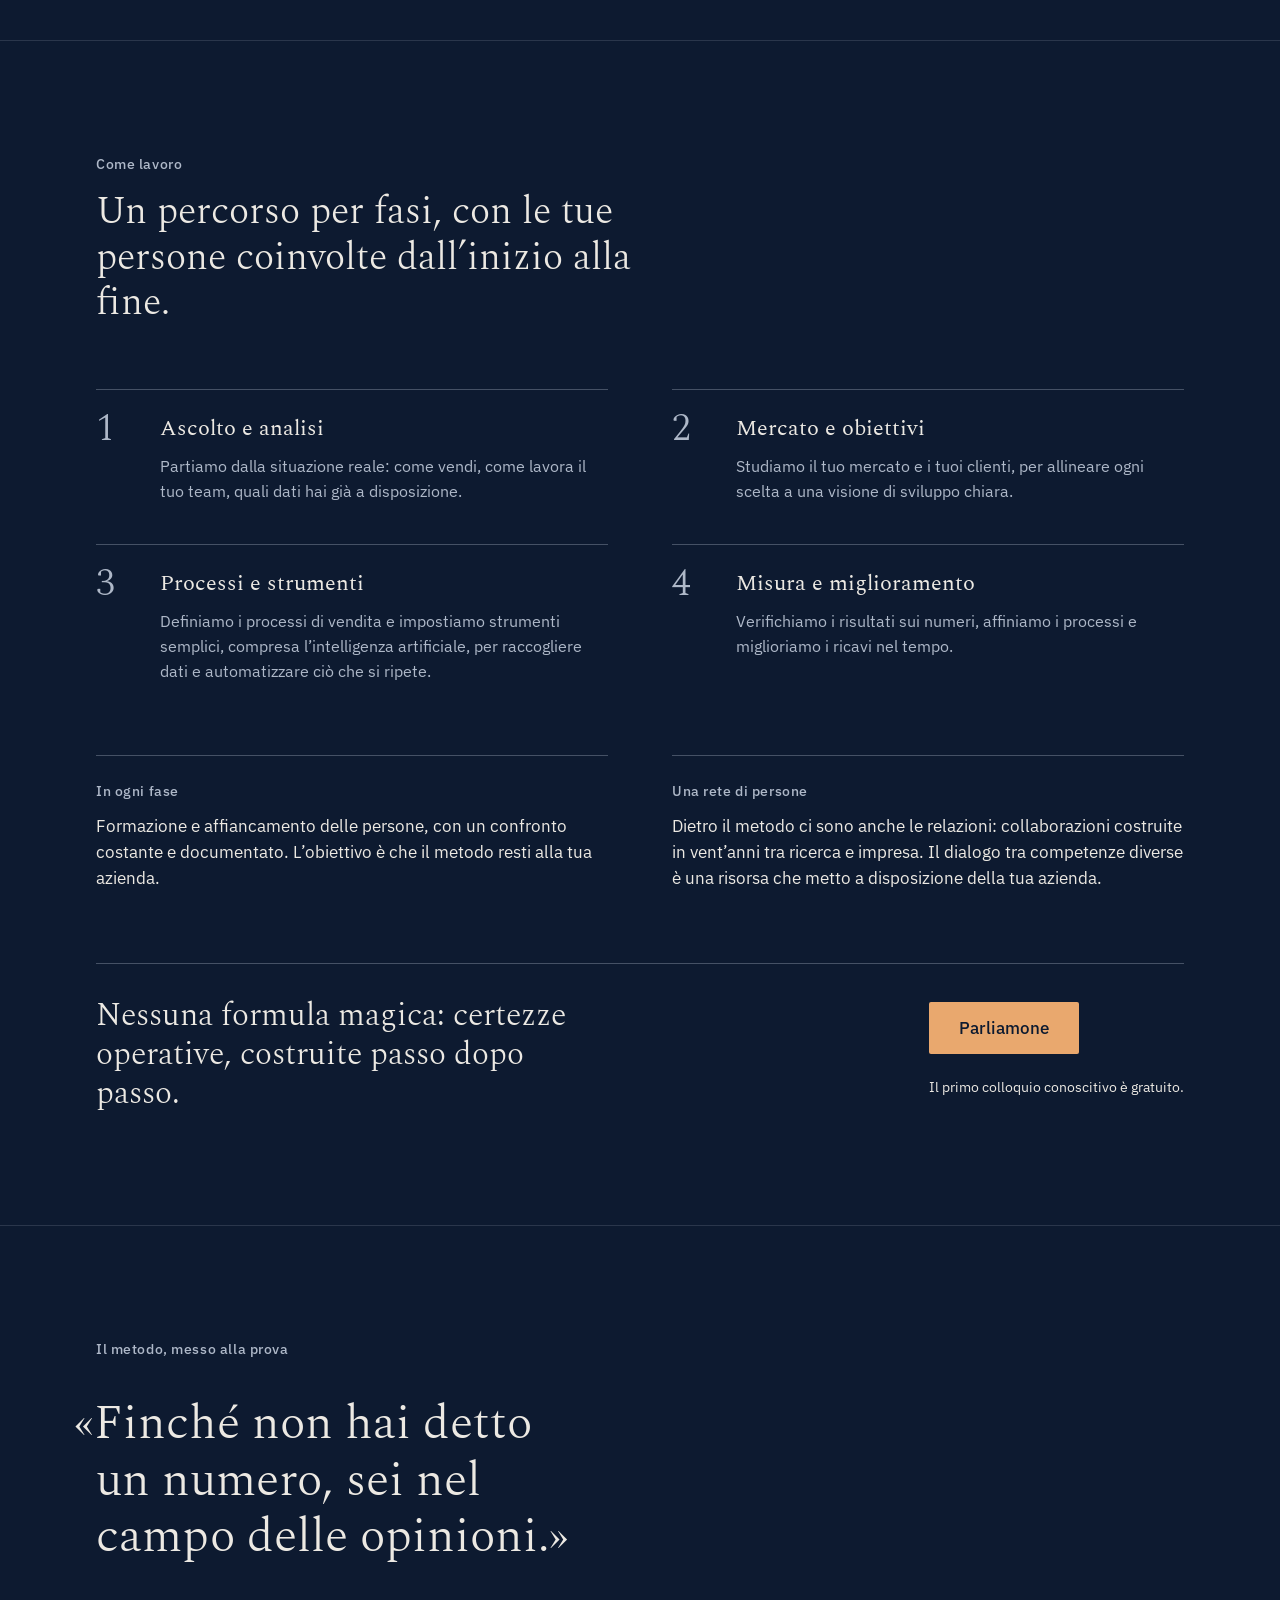
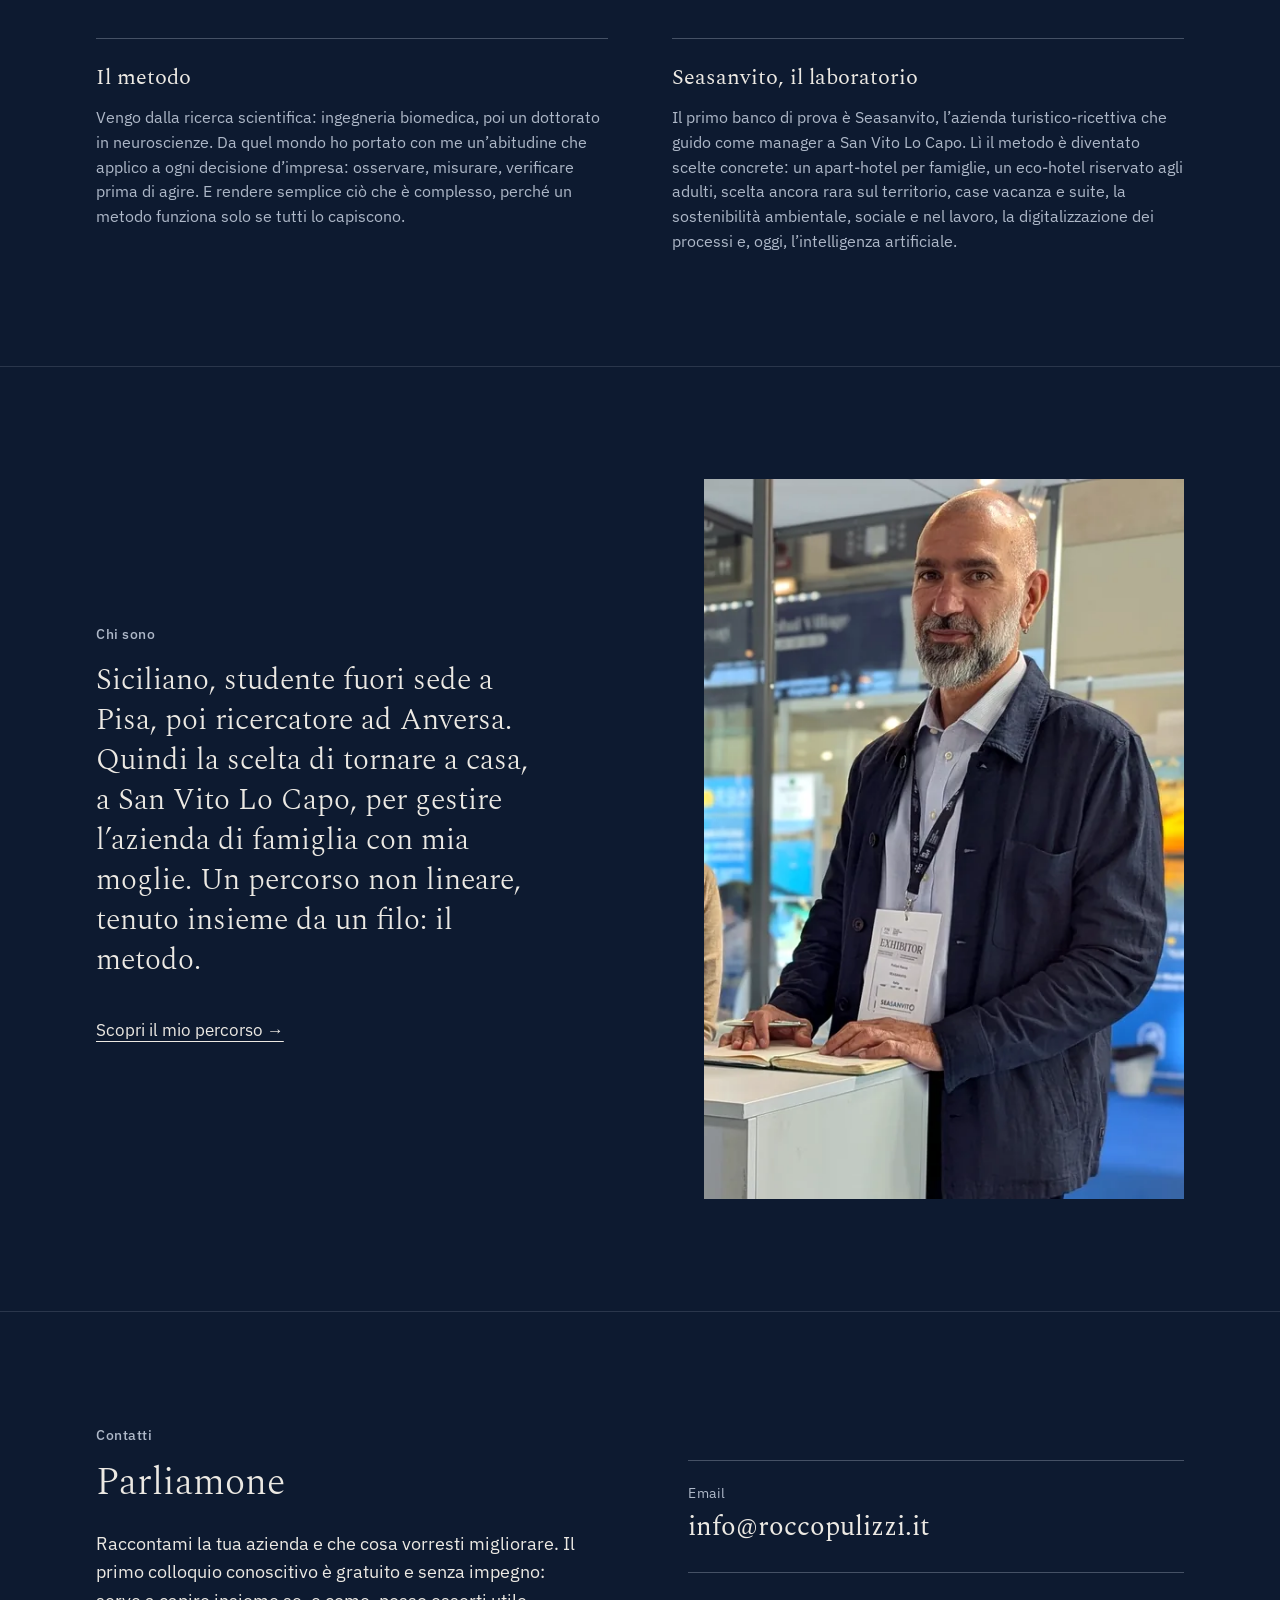
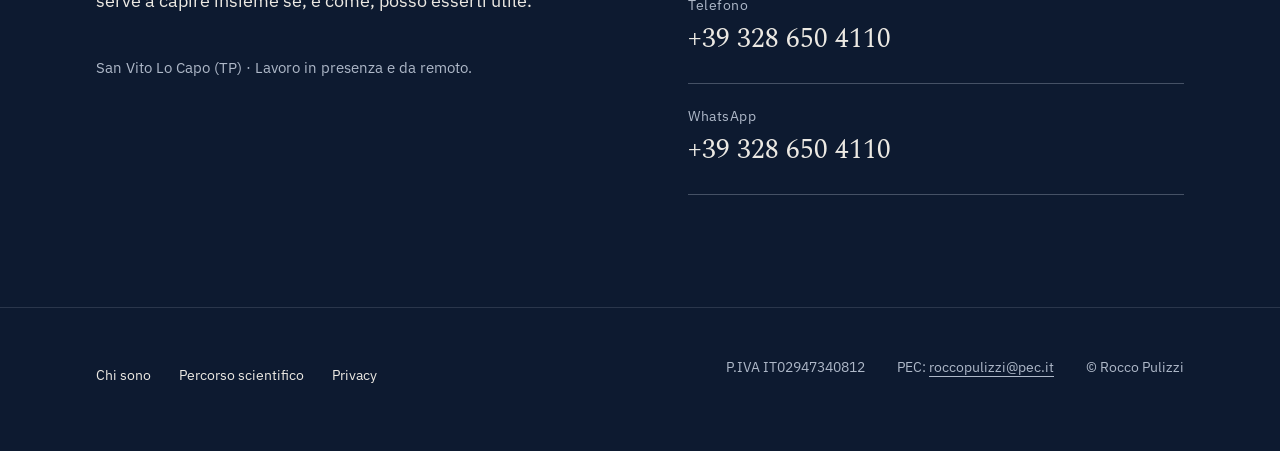
==== commit afad274e: "Modifiche per evidenziare IA" ====
--- a/index.html
+++ b/index.html
@@ -1,7 +1,7 @@
 <!doctype html>
 <!--
   SITO DI ROCCO PULIZZI — pagina principale (home)
-  Versione del codice: v1.0.4 (2026-10-10) — scheda Formazione: aggiunto l’insegnamento dell’IA nelle scuole
+  Versione del codice: v1.0.5 (2026-10-10) — più peso all’IA: titolo e frase nella scheda Formazione, fase 3 di Come lavoro, descrizione
 
   COME MODIFICARE UN TESTO
   I testi si trovano tra i segni > e < (per esempio <h1 ...>Testo</h1>).
@@ -15,7 +15,7 @@
 
   <!-- Titolo e descrizione mostrati da Google e nella scheda del browser -->
   <title>Rocco Pulizzi — Consulenza e formazione per imprese ricettive e del territorio</title>
-  <meta name="description" content="Consulenza e formazione per imprese ricettive e realtà del territorio: un metodo di lavoro solido, dalla vendita all’organizzazione fino ai numeri, con il rigore di chi proviene dalla ricerca.">
+  <meta name="description" content="Consulenza e formazione per imprese ricettive e realtà del territorio, anche sull’intelligenza artificiale: un metodo di lavoro solido, dalla vendita all’organizzazione fino ai numeri.">
   <link rel="canonical" href="https://roccopulizzi.it/">
   <meta name="theme-color" content="#0D1A30">
 
@@ -109,8 +109,8 @@
             <p>Guardiamo insieme come vendi, come è organizzato il lavoro e cosa raccontano i tuoi numeri. Poi costruiamo processi chiari, dalla vendita all’organizzazione interna, che il tuo team può portare avanti nel tempo. L’obiettivo è una crescita sostenibile: economica, sociale e ambientale.</p>
           </li>
           <li class="servizi__voce">
-            <h3>Formazione per i team</h3>
-            <p>Percorsi pratici per le persone che lavorano con te: vendita e rapporto con il cliente, reputazione online, strumenti digitali e intelligenza artificiale, che uso ogni giorno e insegno anche nelle scuole. Rendo semplici concetti complessi, perché ciò che si impara in aula si applichi già il giorno dopo.</p>
+            <h3>Formazione: dalla vendita all’intelligenza artificiale</h3>
+            <p>Percorsi pratici per le persone che lavorano con te: vendita e rapporto con il cliente, reputazione online, strumenti digitali e intelligenza artificiale, che uso ogni giorno e insegno anche nelle scuole. Sull’IA: usarla bene nel lavoro quotidiano e verificarne sempre i risultati. Rendo semplici concetti complessi, perché ciò che si impara in aula si applichi già il giorno dopo.</p>
           </li>
           <li class="servizi__voce">
             <h3>Analisi dati</h3>
@@ -142,7 +142,7 @@
           <li class="fase">
             <span class="fase__numero" aria-hidden="true">3</span>
             <h3>Processi e strumenti</h3>
-            <p>Definiamo i processi di vendita e impostiamo strumenti semplici per raccogliere dati e automatizzare ciò che si ripete.</p>
+            <p>Definiamo i processi di vendita e impostiamo strumenti semplici, compresa l’intelligenza artificiale, per raccogliere dati e automatizzare ciò che si ripete.</p>
           </li>
           <li class="fase">
             <span class="fase__numero" aria-hidden="true">4</span>
